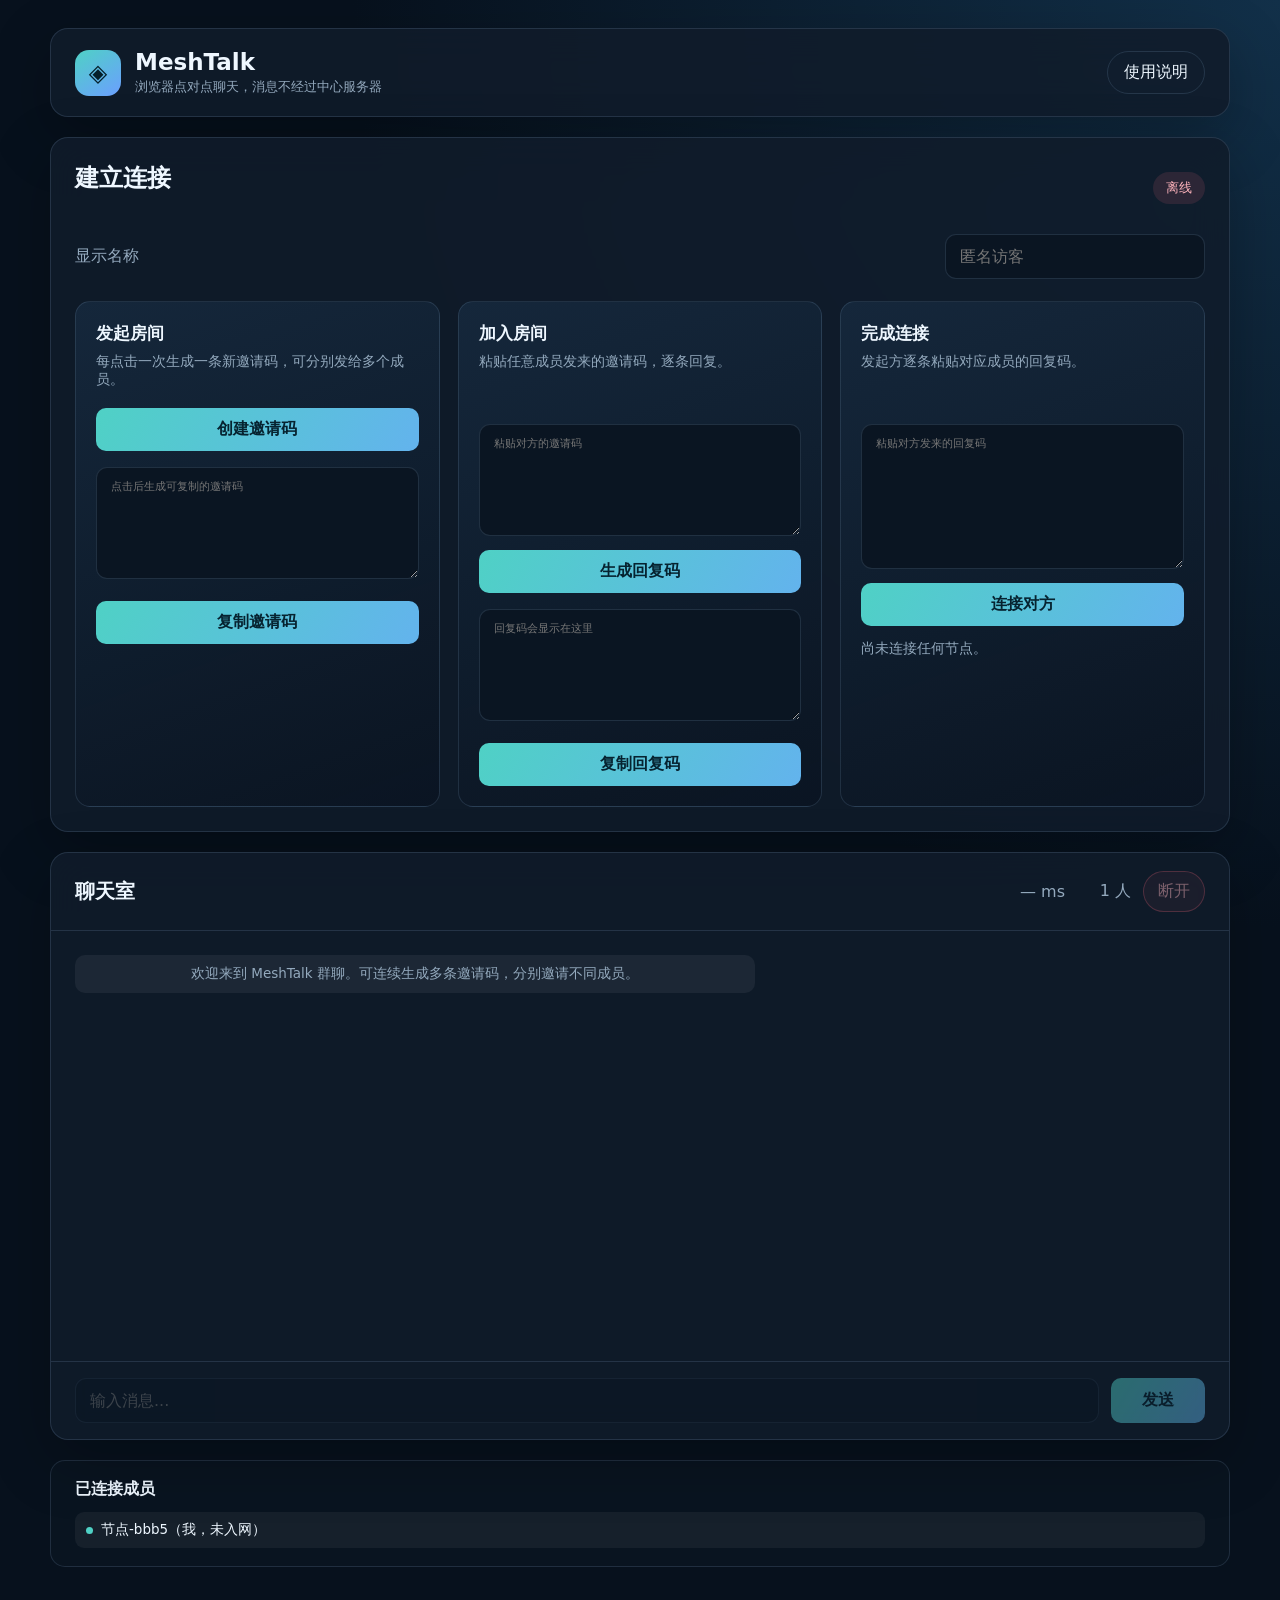
==== index.html @ da64b849 "Add files via upload" ====
<!DOCTYPE html>
<html lang="zh-CN">
<head>
  <meta charset="UTF-8">
  <meta name="viewport" content="width=device-width, initial-scale=1.0">
  <title>MeshTalk · 去中心化聊天</title>
  <link rel="stylesheet" href="./styles.css">
</head>
<body>
  <div class="app-shell">
    <header class="app-header">
      <div class="brand">
        <span class="brand-mark">◈</span>
        <div>
          <h1>MeshTalk</h1>
          <p>浏览器点对点聊天，消息不经过中心服务器</p>
        </div>
      </div>
      <button id="helpButton" class="ghost-button" type="button">使用说明</button>
    </header>

    <section class="connection-panel">
      <div class="panel-heading">
        <h2>建立连接</h2>
        <span id="connectionStatus" class="status-chip offline">离线</span>
      </div>

      <div class="identity-row">
        <label for="displayName">显示名称</label>
        <input id="displayName" maxlength="24" placeholder="匿名访客" autocomplete="nickname">
      </div>

      <div class="connect-grid">
        <article class="connect-card">
          <h3>发起房间</h3>
          <p>每点击一次生成一条新邀请码，可分别发给多个成员。</p>
          <button id="createOfferButton" type="button">创建邀请码</button>
          <textarea id="offerOutput" rows="5" readonly placeholder="点击后生成可复制的邀请码"></textarea>
          <button id="copyOfferButton" class="secondary-button" type="button">复制邀请码</button>
        </article>

        <article class="connect-card">
          <h3>加入房间</h3>
          <p>粘贴任意成员发来的邀请码，逐条回复。</p>
          <textarea id="offerInput" rows="5" placeholder="粘贴对方的邀请码"></textarea>
          <button id="acceptOfferButton" type="button">生成回复码</button>
          <textarea id="answerOutput" rows="5" readonly placeholder="回复码会显示在这里"></textarea>
          <button id="copyAnswerButton" class="secondary-button" type="button">复制回复码</button>
        </article>

        <article class="connect-card">
          <h3>完成连接</h3>
          <p>发起方逐条粘贴对应成员的回复码。</p>
          <textarea id="answerInput" rows="8" placeholder="粘贴对方发来的回复码"></textarea>
          <button id="completeConnectionButton" type="button">连接对方</button>
          <p id="peerSummary" class="peer-summary">尚未连接任何节点。</p>
        </article>
      </div>
    </section>

    <section class="chat-panel">
      <div class="chat-header">
        <h2>聊天室</h2>
        <div class="connection-actions">
          <span id="latencyLabel" class="latency">— ms</span>
          <span id="memberCountLabel" class="latency">1 人</span>
          <button id="disconnectButton" class="danger-button" type="button">断开</button>
        </div>
      </div>
      <ol id="messageList" class="message-list"></ol>
      <form id="messageForm" class="composer">
        <input id="messageInput" maxlength="2000" placeholder="输入消息..." autocomplete="off" disabled>
        <button id="sendButton" type="submit" disabled>发送</button>
      </form>
    </section>

    <aside id="memberPanel" class="member-panel">
      <h3>已连接成员</h3>
      <ul id="memberList" class="member-list"></ul>
      <div id="pendingConnections" class="pending-list"></div>
    </aside>
  </div>

  <dialog id="helpDialog">
    <h2>如何使用 MeshTalk</h2>
    <ol>
      <li>每个成员打开同一个 HTML 文件，并设置自己的名称。</li>
      <li>A 点击「创建邀请码」，把第一条邀请码发给 B；可再次点击生成新邀请码发给 C、D。</li>
      <li>B 或 C 粘贴收到的邀请码，点击「生成回复码」，把回复码发回对应的人。</li>
      <li>A 粘贴对应回复码并点击「连接对方」，重复处理每个成员。</li>
      <li>任意两个成员之间也可以单独交换邀请码，形成更稳定的群聊网状网络。</li>
      <li>消息会带唯一 ID 在已连接节点之间转发一次；收到重复消息会自动丢弃。</li>
    </ol>
    <p>WebRTC 使用 DTLS 加密。首次交换邀请码仍需要任意渠道（微信、邮件、当面等），这一步用于发现对方节点。</p>
    <form method="dialog"><button class="primary-button">知道了</button></form>
  </dialog>

  <script src="./app.js"></script>
</body>
</html>
---- styles.css ----
:root {
  color-scheme: dark;
  --bg: #07111d;
  --surface: #101c2b;
  --surface-strong: #16283c;
  --line: rgba(148, 184, 224, .16);
  --text: #eef7ff;
  --muted: #93a9bd;
  --accent: #4fd1c5;
  --danger: #ff6b7a;
}

* { box-sizing: border-box; }

body {
  margin: 0;
  min-height: 100vh;
  background: radial-gradient(circle at top right, #123049 0, var(--bg) 45%);
  color: var(--text);
  font-family: "Segoe UI", "Microsoft YaHei", system-ui, sans-serif;
}

.app-shell {
  width: min(1180px, calc(100% - 32px));
  margin: auto;
  padding: 28px 0 48px;
}

.app-header,
.connection-panel,
.chat-panel {
  background: rgba(16, 28, 43, .88);
  border: 1px solid var(--line);
  border-radius: 18px;
  backdrop-filter: blur(18px);
  box-shadow: 0 20px 60px rgba(0, 0, 0, .25);
}

.app-header {
  display: flex;
  justify-content: space-between;
  gap: 16px;
  align-items: center;
  padding: 20px 24px;
}

.brand { display: flex; align-items: center; gap: 14px; }

.brand-mark {
  display: grid;
  place-items: center;
  width: 46px;
  height: 46px;
  border-radius: 14px;
  background: linear-gradient(145deg, var(--accent), #6b9fff);
  color: #05202a;
  font-size: 24px;
}

h1, h2, h3, p { margin-top: 0; }
h1 { margin-bottom: 3px; font-size: 23px; }

.brand p {
  margin: 0;
  color: var(--muted);
  font-size: 13px;
}

button { cursor: pointer; transition: filter .2s, transform .15s, opacity .2s; }

.ghost-button,
.secondary-button,
.danger-button,
.connect-card button,
#sendButton {
  border: 0;
}

.ghost-button {
  padding: 10px 16px;
  border-radius: 999px;
  background: transparent;
  border: 1px solid var(--line);
  color: var(--text);
}

.connection-panel {
  padding: 24px;
  margin-top: 20px;
}

.panel-heading {
  display: flex;
  align-items: center;
  justify-content: space-between;
  margin-bottom: 20px;
}

.status-chip {
  padding: 7px 13px;
  border-radius: 999px;
  background: rgba(255, 107, 122, .12);
  color: #ffb4bc;
  font-size: 13px;
}

.status-chip.connecting { background: #f7d78a33; color: #ffe09a; }
.status-chip.online { background: #4fd1c51f; color: var(--accent); }

.identity-row {
  display: grid;
  grid-template-columns: auto minmax(180px, 260px);
  align-items: center;
  gap: 12px;
  margin-bottom: 22px;
  color: var(--muted);
}

input, textarea, button { font: inherit; }

input, textarea {
  width: 100%;
  padding: 12px 14px;
  border: 1px solid var(--line);
  border-radius: 11px;
  outline: none;
  resize: vertical;
  background: #0a1522;
  color: var(--text);
}

input:focus-visible,
textarea:focus-visible,
button:focus-visible {
  box-shadow: 0 0 0 3px rgba(79, 209, 197, .25);
  border-color: var(--accent);
}

.connect-grid {
  display: grid;
  grid-template-columns: repeat(3, minmax(240px, 1fr));
  gap: 18px;
}

.connect-card {
  min-width: 0;
  padding: 20px;
  border: 1px solid var(--line);
  border-radius: 15px;
  background: linear-gradient(160deg, rgba(22,40,60,.95), rgba(10,21,34,.92));
}

.connect-card h3 { margin-bottom: 8px; font-size: 17px; }

.connect-card > p {
  min-height: 42px;
  color: var(--muted);
  font-size: 13.5px;
}

.connect-card textarea {
  min-height: 112px;
  margin: 16px 0 10px;
  font-family: ui-monospace, Consolas, monospace;
  font-size: 11px;
  line-height: 1.35;
  word-break: break-all;
}

.connect-card button,
#sendButton {
  width: 100%;
  padding: 11px 14px;
  border-radius: 10px;
  background: linear-gradient(120deg, var(--accent), #63b3ed);
  color: #062330;
  font-weight: 650;
}

.secondary-button {
  margin-top: 8px;
  background: rgba(79, 209, 197, .12);
  border: 1px solid var(--accent);
  color: var(--accent);
}

.ghost-button:hover,
.secondary-button:hover,
.connect-card button:hover,
#sendButton:hover { filter: brightness(1.08); }

.danger-button {
  padding: 9px 14px;
  border-radius: 999px;
  background: rgba(255, 107, 122, .12);
  border: 1px solid rgba(255, 107, 122, .55);
  color: #ffb4bc;
}

.danger-button:disabled { opacity: .45; cursor: not-allowed; }

.peer-summary {
  margin: 14px 0 0;
  color: var(--muted);
  font-size: 13px;
}

.chat-panel { overflow: hidden; margin-top: 20px; }

.chat-header {
  display: flex;
  justify-content: space-between;
  align-items: center;
  padding: 18px 24px;
  border-bottom: 1px solid var(--line);
}

.chat-header h2 { margin: 0; font-size: 20px; }

.connection-actions { display: flex; align-items: center; gap: 12px; }

.latency {
  min-width: 54px;
  text-align: right;
  color: var(--muted);
  font-variant-numeric: tabular-nums;
}

.member-panel {
  margin-top: 20px;
  padding: 18px 24px;
  border: 1px solid var(--line);
  border-radius: 15px;
  background: rgba(10,21,34,.82);
}

.member-panel h3 {
  margin: 0 0 12px;
  font-size: 16px;
}

.member-list {
  display: grid;
  grid-template-columns: repeat(auto-fit,minmax(180px,1fr));
  gap: 8px;
  margin: 0;
  padding: 0;
  list-style: none;
}

.member-item {
  display: flex;
  align-items: center;
  gap: 8px;
  padding: 9px 11px;
  overflow: hidden;
  border-radius: 9px;
  background: rgba(255,255,255,.05);
  font-size: 13.5px;
}

.member-dot {
  flex: 0 0 auto;
  width: 7px;
  height: 7px;
  border-radius: 50%;
  background: var(--accent);
}

.pending-list {
  display: none;
  color: var(--muted);
  font-size: 13px;
}

.pending-list.visible { display: block; }

.pending-item { margin-top: 8px; }

.message-list {
  height: min(430px, 50vh);
  overflow-y: auto;
  margin: 0;
  padding: 24px;
  list-style: none;
  scroll-behavior: smooth;
}

.message-list li {
  max-width: min(76%, 680px);
  margin-bottom: 14px;
  animation: rise .22s ease-out;
}

.message-list li.self { margin-left: auto; text-align: right; }

.bubble {
  display: inline-block;
  max-width: 100%;
  padding: 11px 14px;
  border-radius: 15px;
  background: var(--surface-strong);
  border: 1px solid var(--line);
  word-break: break-word;
  white-space: pre-wrap;
}

.self .bubble {
  background: linear-gradient(125deg, rgba(79,209,197,.22), rgba(99,179,237,.18));
  border-color: rgba(79,209,197,.45);
}

.meta {
  display: block;
  margin: 0 5px 4px;
  color: var(--muted);
  font-size: 12px;
}

.system-message,
.error-message {
  max-width: 100%;
  padding: 10px 14px !important;
  border-radius: 10px !important;
  background: rgba(255,255,255,.06) !important;
  color: var(--muted) !important;
  font-size: 13.5px;
  text-align: center !important;
}

.error-message {
  background: rgba(255,107,122,.1) !important;
  color: #ffb4bc !important;
}

.composer {
  display: grid;
  grid-template-columns: 1fr auto;
  gap: 12px;
  padding: 16px 24px;
  border-top: 1px solid var(--line);
}

.composer input:disabled,
#sendButton:disabled { opacity: .45; cursor: not-allowed; }

#sendButton { width: auto; min-width: 94px; }

dialog {
  width: min(520px, calc(100vw - 32px));
  padding: 26px;
  border: 1px solid var(--line);
  border-radius: 18px;
  background: var(--surface);
  color: var(--text);
}

dialog::backdrop {
  background: rgba(2, 8, 15, .72);
  backdrop-filter: blur(4px);
}

dialog ol {
  padding-left: 20px;
  color: var(--muted);
  line-height: 1.8;
}

.primary-button {
  padding: 10px 18px;
  border: 0;
  border-radius: 10px;
  background: var(--accent);
  color: #05202a;
}

@keyframes rise {
  from { opacity: 0; transform: translateY(7px); }
  to { opacity: 1; transform: none; }
}

@media (max-width: 900px) {
  .connect-grid { grid-template-columns: 1fr; }
  .app-header { align-items: flex-start; flex-direction: column; }
}

@media (max-width: 520px) {
  .app-shell { width: min(100%, calc(100% - 20px)); padding-top: 16px; }
  .app-header, .connection-panel, .chat-panel { padding: 18px; border-radius: 14px; }
  .identity-row { grid-template-columns: 1fr; }
  .message-list { height: 52vh; padding: 16px; }
  .composer { padding: 12px 14px; }
  .message-list li { max-width: 90%; }
  .member-panel { padding: 14px; }
}
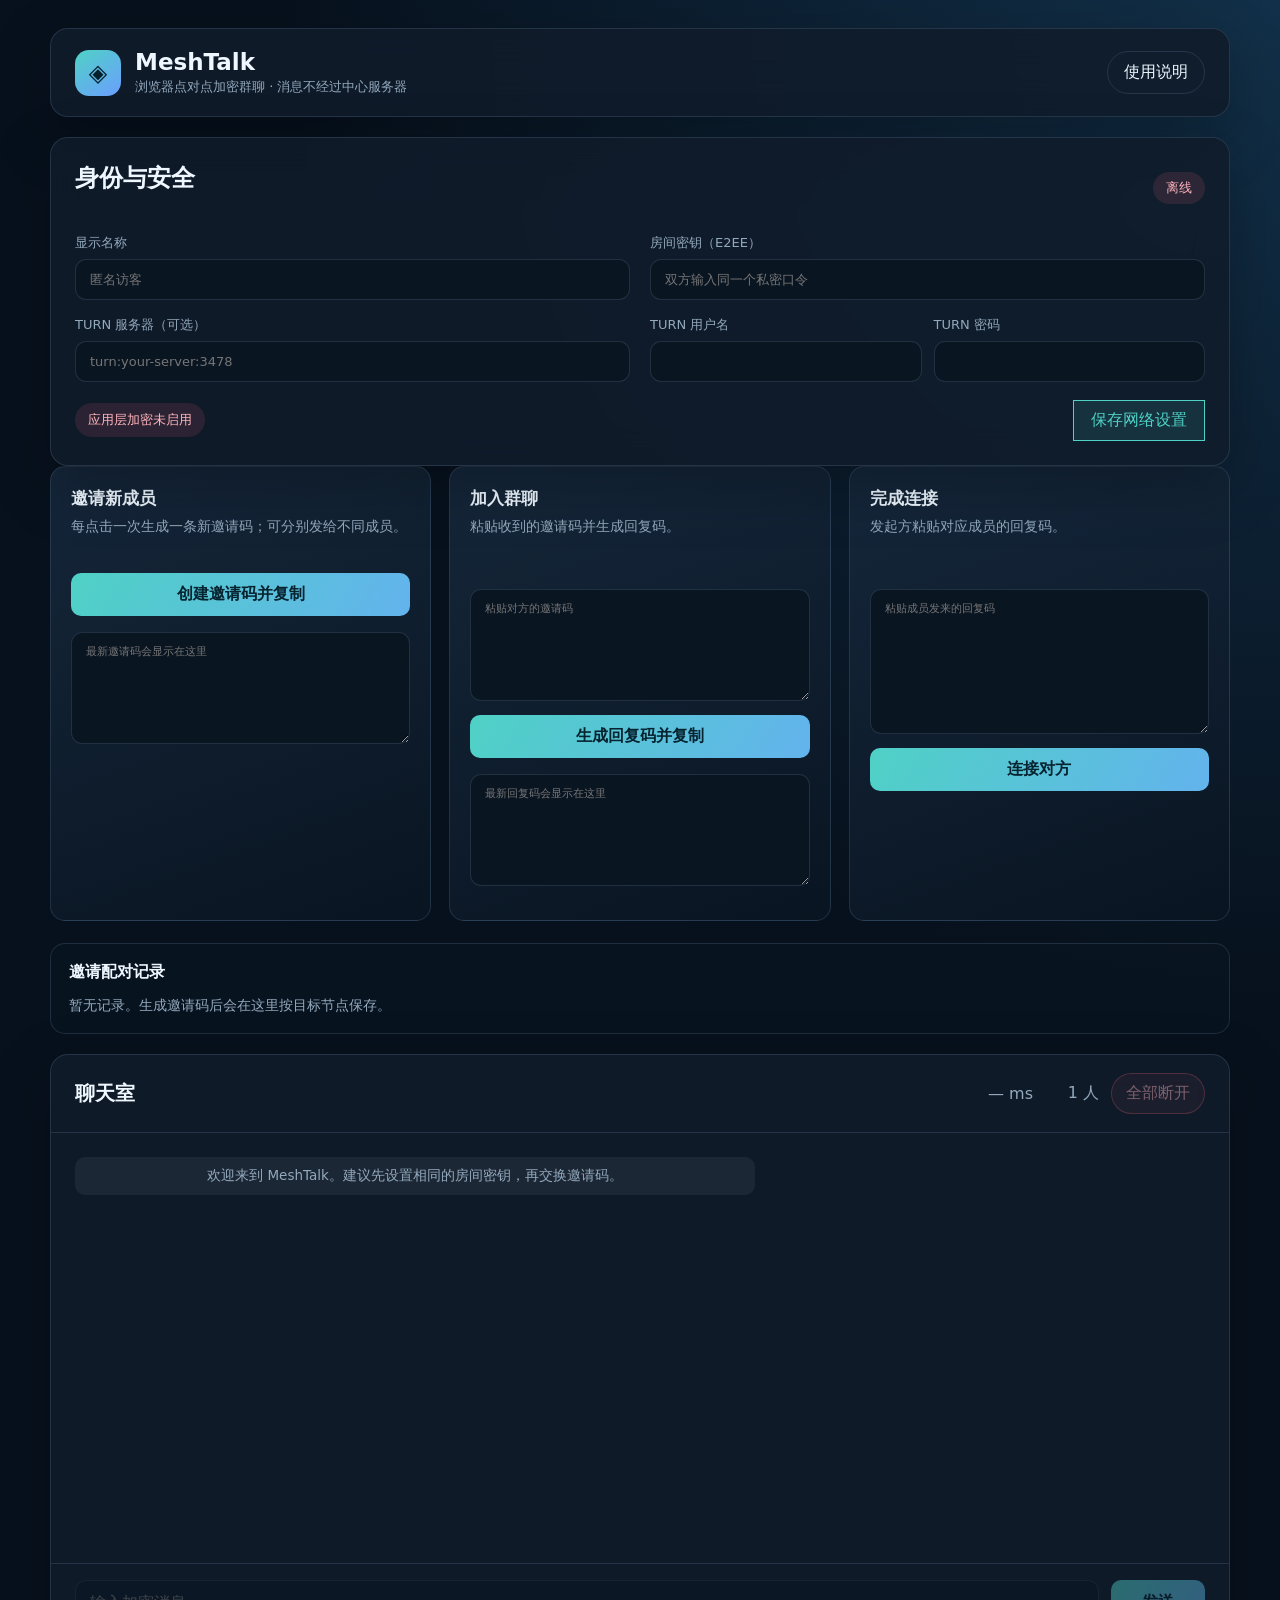
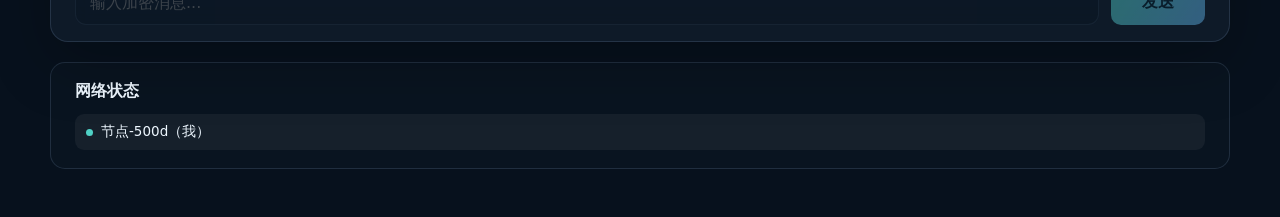
==== commit 55e5e6f1: "Add files via upload" ====
--- a/index.html
+++ b/index.html
@@ -3,7 +3,7 @@
 <head>
   <meta charset="UTF-8">
   <meta name="viewport" content="width=device-width, initial-scale=1.0">
-  <title>MeshTalk · 去中心化聊天</title>
+  <title>MeshTalk · 加密去中心化群聊</title>
   <link rel="stylesheet" href="./styles.css">
 </head>
 <body>
@@ -13,7 +13,7 @@
         <span class="brand-mark">◈</span>
         <div>
           <h1>MeshTalk</h1>
-          <p>浏览器点对点聊天，消息不经过中心服务器</p>
+          <p>浏览器点对点加密群聊 · 消息不经过中心服务器</p>
         </div>
       </div>
       <button id="helpButton" class="ghost-button" type="button">使用说明</button>
@@ -21,40 +21,72 @@
 
     <section class="connection-panel">
       <div class="panel-heading">
-        <h2>建立连接</h2>
+        <h2>身份与安全</h2>
         <span id="connectionStatus" class="status-chip offline">离线</span>
       </div>
 
-      <div class="identity-row">
-        <label for="displayName">显示名称</label>
-        <input id="displayName" maxlength="24" placeholder="匿名访客" autocomplete="nickname">
+      <div class="settings-grid">
+        <label class="field">
+          <span>显示名称</span>
+          <input id="displayName" maxlength="24" placeholder="匿名访客" autocomplete="nickname">
+        </label>
+
+        <label class="field">
+          <span>房间密钥（E2EE）</span>
+          <input id="roomSecret" type="password" maxlength="128" placeholder="双方输入同一个私密口令" autocomplete="off">
+        </label>
+
+        <label class="field">
+          <span>TURN 服务器（可选）</span>
+          <input id="turnUrls" placeholder="turn:your-server:3478" autocomplete="off">
+        </label>
+
+        <div class="field-pair">
+          <label class="field">
+            <span>TURN 用户名</span>
+            <input id="turnUsername" autocomplete="off">
+          </label>
+          <label class="field">
+            <span>TURN 密码</span>
+            <input id="turnCredential" type="password" autocomplete="off">
+          </label>
+        </div>
       </div>
 
+      <div class="security-row">
+        <span id="encryptionStatus" class="security-chip disabled">应用层加密未启用</span>
+        <button id="saveNetworkButton" class="secondary-button compact" type="button">保存网络设置</button>
+      </div>
+    </section>
+
+    <section class="connect-panel">
       <div class="connect-grid">
         <article class="connect-card">
-          <h3>发起房间</h3>
-          <p>每点击一次生成一条新邀请码，可分别发给多个成员。</p>
-          <button id="createOfferButton" type="button">创建邀请码</button>
-          <textarea id="offerOutput" rows="5" readonly placeholder="点击后生成可复制的邀请码"></textarea>
-          <button id="copyOfferButton" class="secondary-button" type="button">复制邀请码</button>
+          <h3>邀请新成员</h3>
+          <p>每点击一次生成一条新邀请码；可分别发给不同成员。</p>
+          <button id="createOfferButton" type="button">创建邀请码并复制</button>
+          <textarea id="offerOutput" rows="5" readonly placeholder="最新邀请码会显示在这里"></textarea>
         </article>
 
         <article class="connect-card">
-          <h3>加入房间</h3>
-          <p>粘贴任意成员发来的邀请码，逐条回复。</p>
+          <h3>加入群聊</h3>
+          <p>粘贴收到的邀请码并生成回复码。</p>
           <textarea id="offerInput" rows="5" placeholder="粘贴对方的邀请码"></textarea>
-          <button id="acceptOfferButton" type="button">生成回复码</button>
-          <textarea id="answerOutput" rows="5" readonly placeholder="回复码会显示在这里"></textarea>
-          <button id="copyAnswerButton" class="secondary-button" type="button">复制回复码</button>
+          <button id="acceptOfferButton" type="button">生成回复码并复制</button>
+          <textarea id="answerOutput" rows="5" readonly placeholder="最新回复码会显示在这里"></textarea>
         </article>
 
         <article class="connect-card">
           <h3>完成连接</h3>
-          <p>发起方逐条粘贴对应成员的回复码。</p>
-          <textarea id="answerInput" rows="8" placeholder="粘贴对方发来的回复码"></textarea>
+          <p>发起方粘贴对应成员的回复码。</p>
+          <textarea id="answerInput" rows="8" placeholder="粘贴成员发来的回复码"></textarea>
           <button id="completeConnectionButton" type="button">连接对方</button>
-          <p id="peerSummary" class="peer-summary">尚未连接任何节点。</p>
         </article>
+      </div>
+
+      <div id="invitationPanel" class="invitation-panel">
+        <h3>邀请配对记录</h3>
+        <div id="invitationList" class="invitation-list"><p class="empty">暂无记录。生成邀请码后会在这里按目标节点保存。</p></div>
       </div>
     </section>
 
@@ -64,34 +96,33 @@
         <div class="connection-actions">
           <span id="latencyLabel" class="latency">— ms</span>
           <span id="memberCountLabel" class="latency">1 人</span>
-          <button id="disconnectButton" class="danger-button" type="button">断开</button>
+          <button id="disconnectButton" class="danger-button" type="button">全部断开</button>
         </div>
       </div>
       <ol id="messageList" class="message-list"></ol>
       <form id="messageForm" class="composer">
-        <input id="messageInput" maxlength="2000" placeholder="输入消息..." autocomplete="off" disabled>
+        <input id="messageInput" maxlength="2000" placeholder="输入加密消息..." autocomplete="off" disabled>
         <button id="sendButton" type="submit" disabled>发送</button>
       </form>
     </section>
 
-    <aside id="memberPanel" class="member-panel">
-      <h3>已连接成员</h3>
+    <aside class="member-panel">
+      <h3>网络状态</h3>
       <ul id="memberList" class="member-list"></ul>
       <div id="pendingConnections" class="pending-list"></div>
     </aside>
   </div>
 
   <dialog id="helpDialog">
-    <h2>如何使用 MeshTalk</h2>
+    <h2>推荐的三人群聊流程</h2>
     <ol>
-      <li>每个成员打开同一个 HTML 文件，并设置自己的名称。</li>
-      <li>A 点击「创建邀请码」，把第一条邀请码发给 B；可再次点击生成新邀请码发给 C、D。</li>
-      <li>B 或 C 粘贴收到的邀请码，点击「生成回复码」，把回复码发回对应的人。</li>
-      <li>A 粘贴对应回复码并点击「连接对方」，重复处理每个成员。</li>
-      <li>任意两个成员之间也可以单独交换邀请码，形成更稳定的群聊网状网络。</li>
-      <li>消息会带唯一 ID 在已连接节点之间转发一次；收到重复消息会自动丢弃。</li>
+      <li>所有成员打开同一页面，设置名称并输入相同的房间密钥。</li>
+      <li>A 点击两次「创建邀请码」，分别发给 B、C。</li>
+      <li>B/C 粘贴各自邀请码生成回复码，再发回 A。</li>
+      <li>A 分别粘贴回复码并点击「连接对方」。</li>
+      <li>如需更稳定网络，B/C 之间也互相交换邀请码。</li>
     </ol>
-    <p>WebRTC 使用 DTLS 加密。首次交换邀请码仍需要任意渠道（微信、邮件、当面等），这一步用于发现对方节点。</p>
+    <p>WebRTC 本身使用 DTLS 加密。设置相同房间密钥后，消息内容还会额外使用 PBKDF2 + AES-GCM 做应用层端到端加密。请通过可信渠道把房间密钥告诉成员。</p>
     <form method="dialog"><button class="primary-button">知道了</button></form>
   </dialog>
 
--- a/styles.css
+++ b/styles.css
@@ -142,6 +142,101 @@
   gap: 18px;
 }
 
+.settings-grid {
+  display: grid;
+  grid-template-columns: repeat(2,minmax(220px,1fr));
+  gap: 16px 20px;
+}
+
+.field {
+  display: grid;
+  gap: 7px;
+  color: var(--muted);
+  font-size: 13px;
+}
+
+.field-pair {
+  display: grid;
+  grid-template-columns: 1fr 1fr;
+  gap: 12px;
+}
+
+.security-row {
+  display: flex;
+  justify-content: space-between;
+  align-items: center;
+  gap: 12px;
+  margin-top: 18px;
+}
+
+.security-chip {
+  padding: 8px 13px;
+  border-radius: 999px;
+  font-size: 13px;
+  background: rgba(255,107,122,.12);
+  color:#ffb4bc;
+}
+
+.security-chip.enabled {
+  background:#4fd1c51f;
+  color:var(--accent);
+}
+
+.secondary-button.compact {
+  width:auto;
+  min-width:132px;
+  margin-top:0;
+  padding:9px 14px;
+}
+
+.invitation-panel {
+  margin-top:22px;
+  padding:18px;
+  border:1px solid var(--line);
+  border-radius:15px;
+  background:rgba(10,21,34,.72);
+}
+
+.invitation-panel h3 {
+  margin:0 0 14px;
+  font-size:16px;
+}
+
+.invitation-list {
+  display:grid;
+  grid-template-columns:repeat(auto-fit,minmax(260px,1fr));
+  gap:12px;
+}
+
+.invitation-item {
+  padding:14px;
+  border-radius:11px;
+  border:1px solid var(--line);
+  background:rgba(255,255,255,.04);
+  font-size:13.5px;
+}
+
+.invitation-title {
+  display:flex;
+  justify-content:space-between;
+  gap:10px;
+  margin-bottom:6px;
+}
+
+.invitation-state {
+  color:var(--muted);
+  font-size:12.5px;
+}
+
+.invitation-state.waiting { color:#ffe09a; }
+.invitation-state.connected { color:var(--accent); }
+
+.empty {
+  margin:0;
+  color:var(--muted);
+  font-size:13.5px;
+}
+
 .connect-card {
   min-width: 0;
   padding: 20px;
@@ -381,6 +476,8 @@
 
 @media (max-width: 900px) {
   .connect-grid { grid-template-columns: 1fr; }
+  .settings-grid { grid-template-columns: 1fr; }
+  .security-row { align-items:flex-start; flex-direction:column; }
   .app-header { align-items: flex-start; flex-direction: column; }
 }
 
@@ -392,4 +489,6 @@
   .composer { padding: 12px 14px; }
   .message-list li { max-width: 90%; }
   .member-panel { padding: 14px; }
-}
+  .field-pair { grid-template-columns:1fr; }
+  .invitation-panel { padding:14px; }
+}
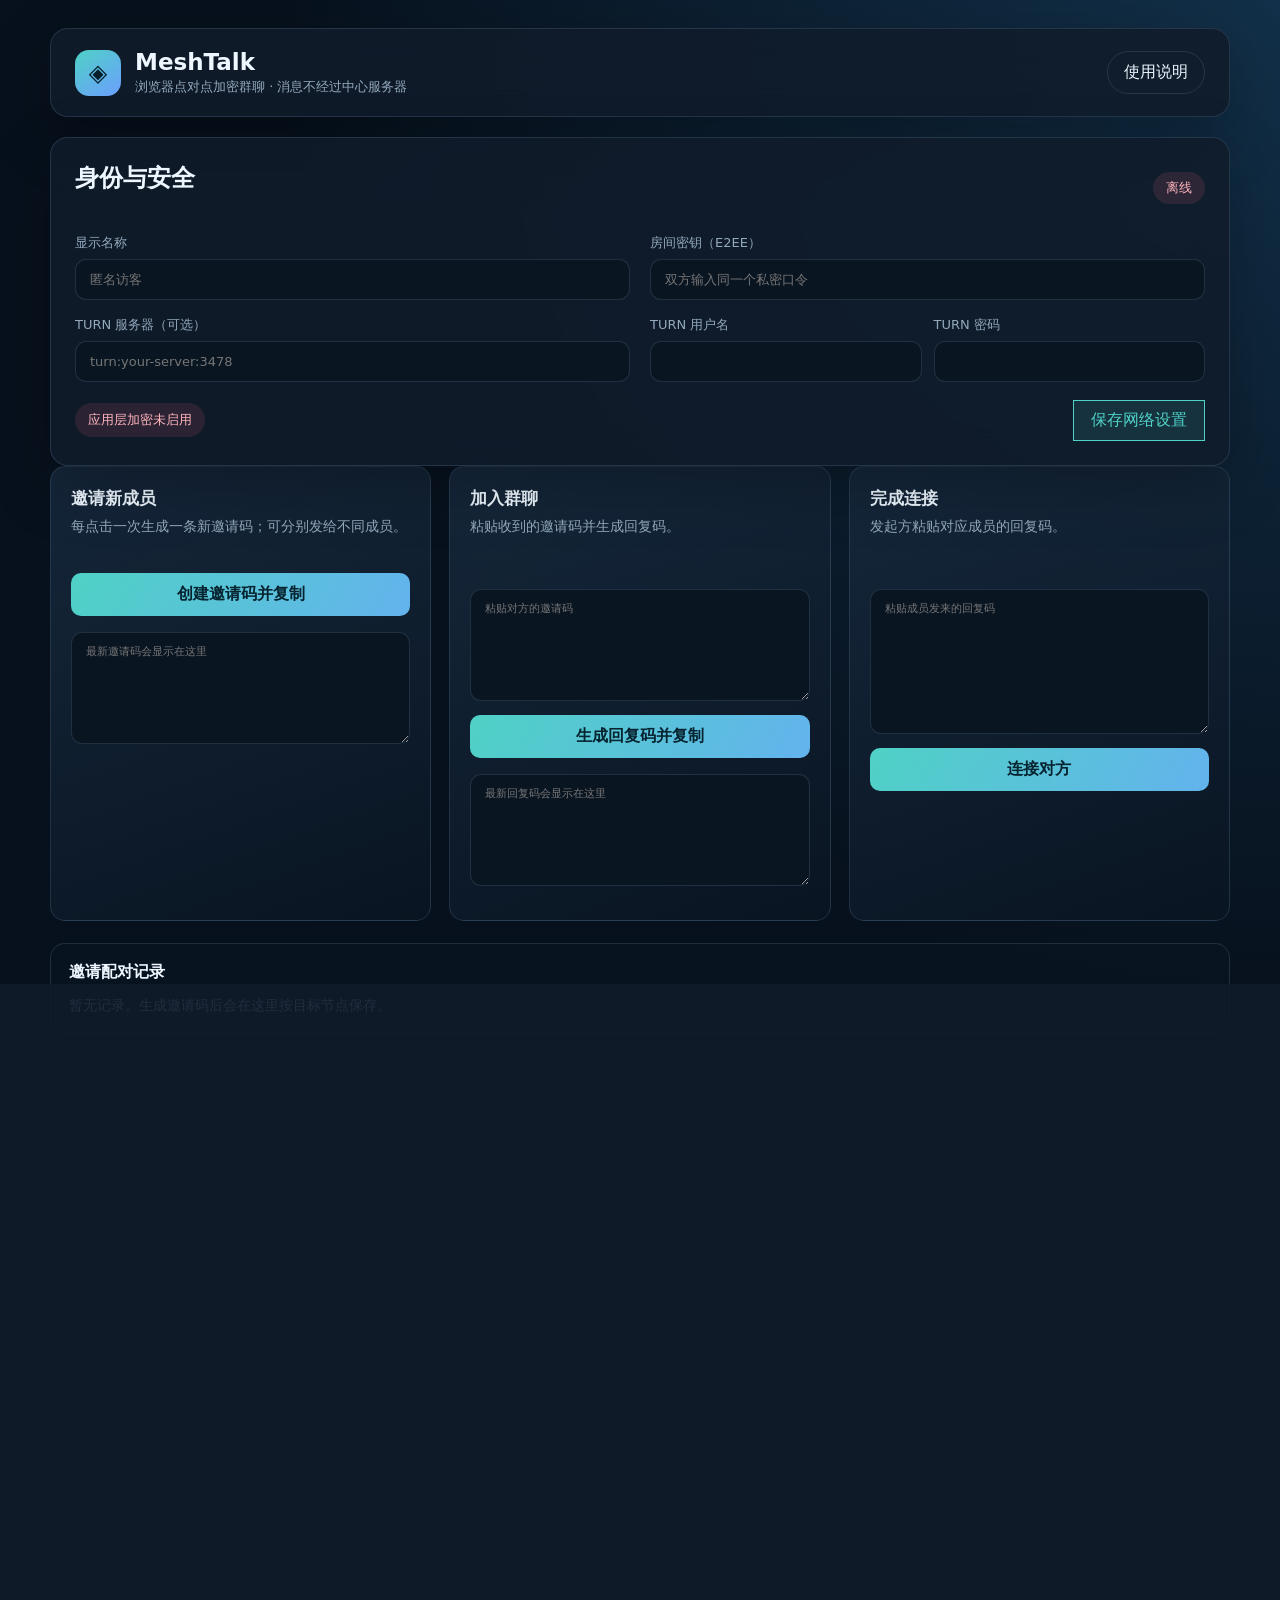
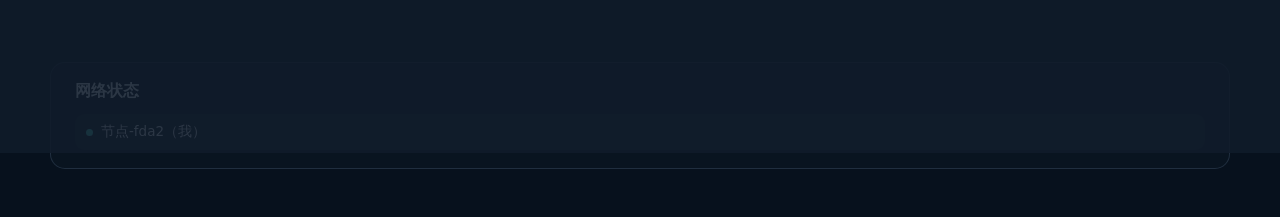
==== commit fb99d31f: "Add files via upload" ====
--- a/index.html
+++ b/index.html
@@ -94,6 +94,7 @@
       <div class="chat-header">
         <h2>聊天室</h2>
         <div class="connection-actions">
+          <button id="historyButton" class="ghost-button compact" type="button">本地记录</button>
           <span id="latencyLabel" class="latency">— ms</span>
           <span id="memberCountLabel" class="latency">1 人</span>
           <button id="disconnectButton" class="danger-button" type="button">全部断开</button>
@@ -105,6 +106,17 @@
         <button id="sendButton" type="submit" disabled>发送</button>
       </form>
     </section>
+
+    <dialog id="historyDialog">
+      <h2>本地聊天记录</h2>
+      <p>记录以当前房间密钥派生出的指纹隔离保存，只保留在本机浏览器。切换或清空密钥不会显示其他房间的明文记录。</p>
+      <div class="history-actions">
+        <button id="loadHistoryButton" class="secondary-button compact" type="button">加载最近 200 条</button>
+        <button id="clearHistoryButton" class="danger-button" type="button">清空当前房间</button>
+      </div>
+      <ol id="historyList" class="message-list history-list"></ol>
+      <form method="dialog"><button class="primary-button">关闭</button></form>
+    </dialog>
 
     <aside class="member-panel">
       <h3>网络状态</h3>
--- a/styles.css
+++ b/styles.css
@@ -182,6 +182,25 @@
   color:var(--accent);
 }
 
+.ghost-button.compact {
+  padding:8px 13px;
+  font-size:13px;
+}
+
+.history-actions {
+  display:flex;
+  justify-content:flex-end;
+  gap:10px;
+}
+
+.history-list {
+  height:min(420px,55vh);
+  margin-top:16px;
+  border:1px solid var(--line);
+  border-radius:12px;
+  background:#08111c;
+}
+
 .secondary-button.compact {
   width:auto;
   min-width:132px;
@@ -459,6 +478,12 @@
   padding-left: 20px;
   color: var(--muted);
   line-height: 1.8;
+}
+
+dialog .history-list {
+  padding-left:0;
+  color:var(--text);
+  list-style:none;
 }
 
 .primary-button {
@@ -491,4 +516,5 @@
   .member-panel { padding: 14px; }
   .field-pair { grid-template-columns:1fr; }
   .invitation-panel { padding:14px; }
-}
+  .history-actions { align-items:flex-start; flex-direction:column; }
+}
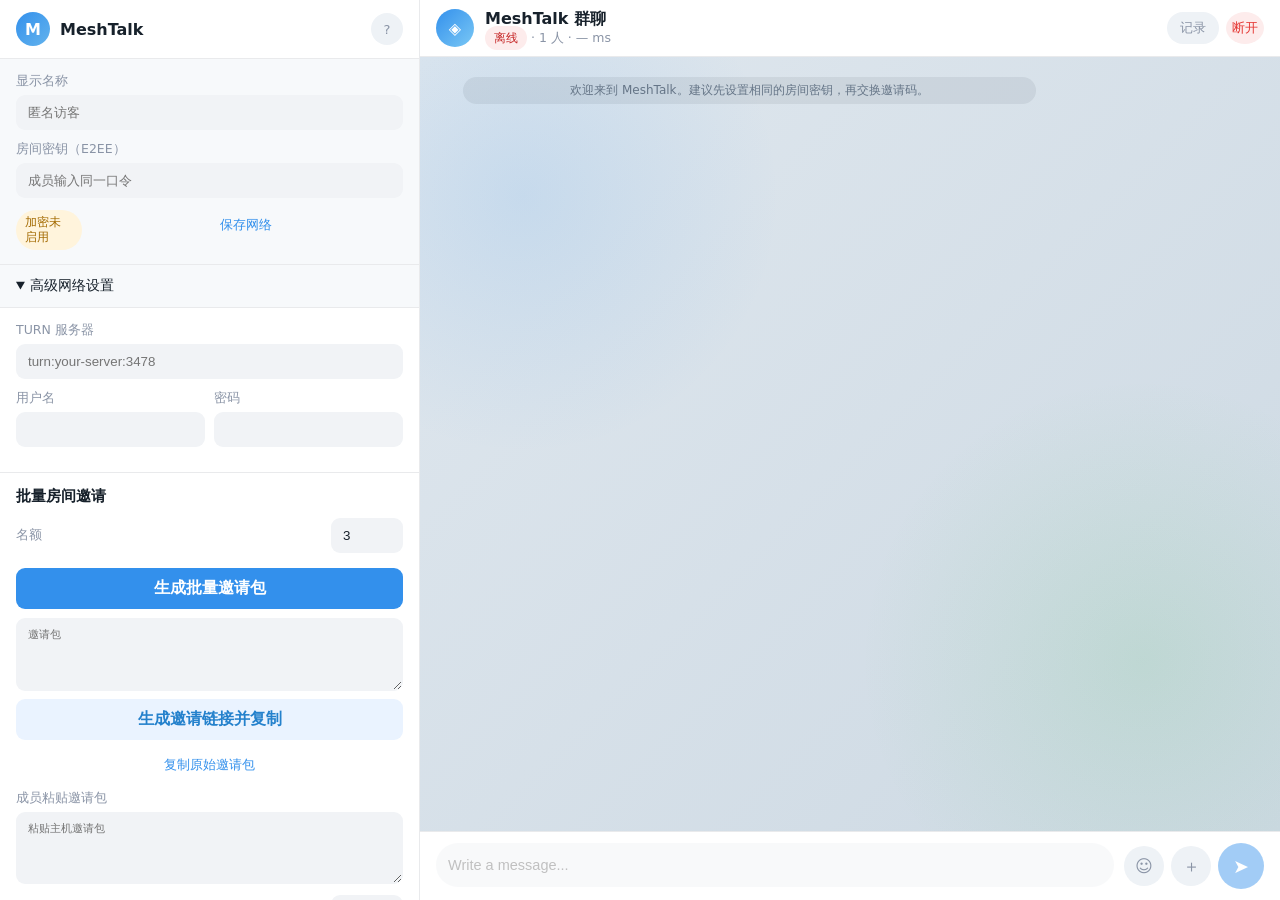
==== commit f5a19021: "Add files via upload" ====
--- a/index.html
+++ b/index.html
@@ -3,138 +3,123 @@
 <head>
   <meta charset="UTF-8">
   <meta name="viewport" content="width=device-width, initial-scale=1.0">
-  <title>MeshTalk · 加密去中心化群聊</title>
+  <title>MeshTalk · 加密群聊</title>
   <link rel="stylesheet" href="./styles.css">
 </head>
 <body>
   <div class="app-shell">
-    <header class="app-header">
-      <div class="brand">
-        <span class="brand-mark">◈</span>
-        <div>
-          <h1>MeshTalk</h1>
-          <p>浏览器点对点加密群聊 · 消息不经过中心服务器</p>
+    <aside class="sidebar">
+      <header class="sidebar-header">
+        <div class="brand">
+          <span class="brand-mark">M</span>
+          <strong>MeshTalk</strong>
         </div>
-      </div>
-      <button id="helpButton" class="ghost-button" type="button">使用说明</button>
-    </header>
+        <button id="helpButton" class="icon-button" type="button">?</button>
+      </header>
 
-    <section class="connection-panel">
-      <div class="panel-heading">
-        <h2>身份与安全</h2>
-        <span id="connectionStatus" class="status-chip offline">离线</span>
-      </div>
-
-      <div class="settings-grid">
+      <section class="side-block profile">
         <label class="field">
           <span>显示名称</span>
           <input id="displayName" maxlength="24" placeholder="匿名访客" autocomplete="nickname">
         </label>
-
         <label class="field">
           <span>房间密钥（E2EE）</span>
-          <input id="roomSecret" type="password" maxlength="128" placeholder="双方输入同一个私密口令" autocomplete="off">
+          <input id="roomSecret" type="password" maxlength="128" placeholder="成员输入同一口令" autocomplete="off">
         </label>
+        <div class="security-row">
+          <span id="encryptionStatus" class="security-chip disabled">加密未启用</span>
+          <button id="saveNetworkButton" class="text-button" type="button">保存网络</button>
+        </div>
+      </section>
 
-        <label class="field">
-          <span>TURN 服务器（可选）</span>
-          <input id="turnUrls" placeholder="turn:your-server:3478" autocomplete="off">
+      <details class="side-block network" open>
+        <summary>高级网络设置</summary>
+        <label class="field"><span>TURN 服务器</span><input id="turnUrls" placeholder="turn:your-server:3478"></label>
+        <div class="field-pair">
+          <label class="field"><span>用户名</span><input id="turnUsername"></label>
+          <label class="field"><span>密码</span><input id="turnCredential" type="password"></label>
+        </div>
+      </details>
+
+      <section class="side-block">
+        <h2>批量房间邀请</h2>
+        <label class="field inline-field">
+          <span>名额</span><input id="batchSeats" type="number" min="2" max="8" value="3">
         </label>
+        <button id="createBatchButton" class="primary-button" type="button">生成批量邀请包</button>
+        <textarea id="batchOfferOutput" rows="4" readonly placeholder="邀请包"></textarea>
+        <button id="copyBatchLinkButton" class="primary-button outline" type="button">生成邀请链接并复制</button>
+        <button id="copyBatchOfferButton" class="text-button" type="button">复制原始邀请包</button>
+        <label class="field"><span>成员粘贴邀请包</span><textarea id="batchOfferInput" rows="4" placeholder="粘贴主机邀请包"></textarea></label>
+        <label class="field inline-field"><span>名额编号</span><input id="batchSeatNumber" type="number" min="1" max="8" value="1"></label>
+        <button id="acceptBatchButton" class="primary-button outline" type="button">生成回复包</button>
+        <textarea id="batchAnswerOutput" rows="4" readonly placeholder="回复包"></textarea>
+        <button id="copyBatchAnswerButton" class="text-button" type="button">复制回复包</button>
+        <label class="field host-only"><span>主机粘贴回复包（每行一条）</span><textarea id="batchAnswerInput" rows="5" placeholder="每行一个回复包"></textarea></label>
+        <button id="completeBatchButton" class="success-button" type="button">批量连接成员</button>
+      </section>
 
-        <div class="field-pair">
-          <label class="field">
-            <span>TURN 用户名</span>
-            <input id="turnUsername" autocomplete="off">
-          </label>
-          <label class="field">
-            <span>TURN 密码</span>
-            <input id="turnCredential" type="password" autocomplete="off">
-          </label>
+      <details class="side-block manual-connect">
+        <summary>单人邀请码</summary>
+        <article><h3>邀请新成员</h3><button id="createOfferButton" class="primary-button" type="button">创建邀请码</button><textarea id="offerOutput" rows="3" readonly></textarea></article>
+        <article><h3>加入房间</h3><textarea id="offerInput" rows="3" placeholder="粘贴邀请码"></textarea><button id="acceptOfferButton" class="primary-button" type="button">生成回复码</button><textarea id="answerOutput" rows="3" readonly></textarea></article>
+        <article><h3>完成连接</h3><textarea id="answerInput" rows="3" placeholder="粘贴回复码"></textarea><button id="completeConnectionButton" class="success-button" type="button">连接对方</button></article>
+      </details>
+
+      <section class="member-panel">
+        <h2>网络状态</h2>
+        <ul id="memberList" class="member-list"></ul>
+        <div id="pendingConnections" class="pending-list"></div>
+        <div id="invitationPanel" class="invitation-panel">
+          <h3>邀请记录</h3>
+          <div id="invitationList" class="invitation-list"></div>
         </div>
-      </div>
+      </section>
+    </aside>
 
-      <div class="security-row">
-        <span id="encryptionStatus" class="security-chip disabled">应用层加密未启用</span>
-        <button id="saveNetworkButton" class="secondary-button compact" type="button">保存网络设置</button>
-      </div>
-    </section>
-
-    <section class="connect-panel">
-      <div class="connect-grid">
-        <article class="connect-card">
-          <h3>邀请新成员</h3>
-          <p>每点击一次生成一条新邀请码；可分别发给不同成员。</p>
-          <button id="createOfferButton" type="button">创建邀请码并复制</button>
-          <textarea id="offerOutput" rows="5" readonly placeholder="最新邀请码会显示在这里"></textarea>
-        </article>
-
-        <article class="connect-card">
-          <h3>加入群聊</h3>
-          <p>粘贴收到的邀请码并生成回复码。</p>
-          <textarea id="offerInput" rows="5" placeholder="粘贴对方的邀请码"></textarea>
-          <button id="acceptOfferButton" type="button">生成回复码并复制</button>
-          <textarea id="answerOutput" rows="5" readonly placeholder="最新回复码会显示在这里"></textarea>
-        </article>
-
-        <article class="connect-card">
-          <h3>完成连接</h3>
-          <p>发起方粘贴对应成员的回复码。</p>
-          <textarea id="answerInput" rows="8" placeholder="粘贴成员发来的回复码"></textarea>
-          <button id="completeConnectionButton" type="button">连接对方</button>
-        </article>
-      </div>
-
-      <div id="invitationPanel" class="invitation-panel">
-        <h3>邀请配对记录</h3>
-        <div id="invitationList" class="invitation-list"><p class="empty">暂无记录。生成邀请码后会在这里按目标节点保存。</p></div>
-      </div>
-    </section>
-
-    <section class="chat-panel">
-      <div class="chat-header">
-        <h2>聊天室</h2>
+    <main class="chat-panel">
+      <header class="chat-header">
+        <div class="chat-title">
+          <span class="chat-avatar">◈</span>
+          <div>
+            <h1>MeshTalk 群聊</h1>
+            <p><span id="connectionStatus">离线</span> · <span id="memberCountLabel">1 人</span> · <span id="latencyLabel">— ms</span></p>
+          </div>
+        </div>
         <div class="connection-actions">
-          <button id="historyButton" class="ghost-button compact" type="button">本地记录</button>
-          <span id="latencyLabel" class="latency">— ms</span>
-          <span id="memberCountLabel" class="latency">1 人</span>
-          <button id="disconnectButton" class="danger-button" type="button">全部断开</button>
+          <button id="historyButton" class="icon-button wide" type="button">记录</button>
+          <button id="disconnectButton" class="icon-button danger" type="button">断开</button>
         </div>
-      </div>
+      </header>
       <ol id="messageList" class="message-list"></ol>
       <form id="messageForm" class="composer">
-        <input id="messageInput" maxlength="2000" placeholder="输入加密消息..." autocomplete="off" disabled>
-        <button id="sendButton" type="submit" disabled>发送</button>
+        <div id="emojiPanel" class="emoji-panel" hidden></div>
+        <input id="messageInput" maxlength="2000" placeholder="Write a message..." autocomplete="off" disabled>
+        <div class="composer-actions">
+          <button id="emojiButton" class="icon-button" type="button" title="表情">☺</button>
+          <button id="attachButton" class="icon-button" type="button" title="发送图片或文件">＋</button>
+          <button id="sendButton" type="submit" disabled aria-label="发送">➤</button>
+        </div>
+        <input id="fileInput" type="file" hidden>
       </form>
-    </section>
-
-    <dialog id="historyDialog">
-      <h2>本地聊天记录</h2>
-      <p>记录以当前房间密钥派生出的指纹隔离保存，只保留在本机浏览器。切换或清空密钥不会显示其他房间的明文记录。</p>
-      <div class="history-actions">
-        <button id="loadHistoryButton" class="secondary-button compact" type="button">加载最近 200 条</button>
-        <button id="clearHistoryButton" class="danger-button" type="button">清空当前房间</button>
-      </div>
-      <ol id="historyList" class="message-list history-list"></ol>
-      <form method="dialog"><button class="primary-button">关闭</button></form>
-    </dialog>
-
-    <aside class="member-panel">
-      <h3>网络状态</h3>
-      <ul id="memberList" class="member-list"></ul>
-      <div id="pendingConnections" class="pending-list"></div>
-    </aside>
+    </main>
   </div>
 
+  <dialog id="historyDialog">
+    <h2>本地聊天记录</h2>
+    <p>记录按房间密钥指纹隔离，只保存在本机。</p>
+    <div class="history-actions">
+      <button id="loadHistoryButton" class="text-button" type="button">加载 200 条</button>
+      <button id="clearHistoryButton" class="icon-button danger" type="button">清空当前房间</button>
+    </div>
+    <ol id="historyList" class="message-list history-list"></ol>
+    <form method="dialog"><button class="primary-button">关闭</button></form>
+  </dialog>
+
   <dialog id="helpDialog">
-    <h2>推荐的三人群聊流程</h2>
-    <ol>
-      <li>所有成员打开同一页面，设置名称并输入相同的房间密钥。</li>
-      <li>A 点击两次「创建邀请码」，分别发给 B、C。</li>
-      <li>B/C 粘贴各自邀请码生成回复码，再发回 A。</li>
-      <li>A 分别粘贴回复码并点击「连接对方」。</li>
-      <li>如需更稳定网络，B/C 之间也互相交换邀请码。</li>
-    </ol>
-    <p>WebRTC 本身使用 DTLS 加密。设置相同房间密钥后，消息内容还会额外使用 PBKDF2 + AES-GCM 做应用层端到端加密。请通过可信渠道把房间密钥告诉成员。</p>
+    <h2>批量连接流程</h2>
+    <ol><li>A 生成批量邀请包并发出。</li><li>B/C 分别选择不同名额编号。</li><li>B/C 将回复包发回 A。</li><li>A 每行粘贴一个回复包后批量连接。</li></ol>
+    <p>相同房间密钥会启用 AES-GCM 应用层端到端加密；WebRTC 连接另有 DTLS 加密。</p>
     <form method="dialog"><button class="primary-button">知道了</button></form>
   </dialog>
 
--- a/styles.css
+++ b/styles.css
@@ -1,363 +1,219 @@
 :root {
-  color-scheme: dark;
-  --bg: #07111d;
-  --surface: #101c2b;
-  --surface-strong: #16283c;
-  --line: rgba(148, 184, 224, .16);
-  --text: #eef7ff;
-  --muted: #93a9bd;
-  --accent: #4fd1c5;
-  --danger: #ff6b7a;
+  color-scheme: light;
+  --sidebar-bg: #ffffff;
+  --sidebar-hover: #f4f4f5;
+  --line: #e9eaec;
+  --text: #17212b;
+  --muted: #8a94a6;
+  --accent: #3390ec;
+  --accent-dark: #2481cc;
+  --success: #31b545;
+  --danger: #e53935;
+  --chat-bg-1: #dfe7ee;
+  --chat-bg-2: #cdd9e3;
+  --bubble-in: #ffffff;
+  --bubble-out: #effdde;
 }
 
 * { box-sizing: border-box; }
+
+[hidden] { display: none !important; }
+
+[hidden] {
+  display: none !important;
+}
+
+html, body { height: 100%; }
+
+html {
+  overflow: hidden;
+  overscroll-behavior: none;
+}
 
 body {
   margin: 0;
-  min-height: 100vh;
-  background: radial-gradient(circle at top right, #123049 0, var(--bg) 45%);
+  overflow: hidden;
   color: var(--text);
   font-family: "Segoe UI", "Microsoft YaHei", system-ui, sans-serif;
 }
 
 .app-shell {
-  width: min(1180px, calc(100% - 32px));
-  margin: auto;
-  padding: 28px 0 48px;
-}
-
-.app-header,
-.connection-panel,
-.chat-panel {
-  background: rgba(16, 28, 43, .88);
-  border: 1px solid var(--line);
-  border-radius: 18px;
-  backdrop-filter: blur(18px);
-  box-shadow: 0 20px 60px rgba(0, 0, 0, .25);
-}
-
-.app-header {
+  display: grid;
+  grid-template-columns: minmax(330px, 420px) 1fr;
+  height: 100dvh;
+  min-height: 0;
+  overflow: hidden;
+}
+
+.sidebar {
   display: flex;
-  justify-content: space-between;
-  gap: 16px;
-  align-items: center;
-  padding: 20px 24px;
-}
-
-.brand { display: flex; align-items: center; gap: 14px; }
-
-.brand-mark {
-  display: grid;
-  place-items: center;
-  width: 46px;
-  height: 46px;
-  border-radius: 14px;
-  background: linear-gradient(145deg, var(--accent), #6b9fff);
-  color: #05202a;
-  font-size: 24px;
-}
-
-h1, h2, h3, p { margin-top: 0; }
-h1 { margin-bottom: 3px; font-size: 23px; }
-
-.brand p {
-  margin: 0;
-  color: var(--muted);
-  font-size: 13px;
-}
-
-button { cursor: pointer; transition: filter .2s, transform .15s, opacity .2s; }
-
-.ghost-button,
-.secondary-button,
-.danger-button,
-.connect-card button,
-#sendButton {
-  border: 0;
-}
-
-.ghost-button {
-  padding: 10px 16px;
-  border-radius: 999px;
-  background: transparent;
-  border: 1px solid var(--line);
-  color: var(--text);
-}
-
-.connection-panel {
-  padding: 24px;
-  margin-top: 20px;
-}
-
-.panel-heading {
+  flex-direction: column;
+  min-height: 0;
+  overflow-y: auto;
+  background: var(--sidebar-bg);
+  border-right: 1px solid var(--line);
+}
+
+.sidebar-header {
+  position: sticky;
+  top: 0;
+  z-index: 3;
   display: flex;
   align-items: center;
   justify-content: space-between;
-  margin-bottom: 20px;
-}
-
-.status-chip {
-  padding: 7px 13px;
-  border-radius: 999px;
-  background: rgba(255, 107, 122, .12);
-  color: #ffb4bc;
-  font-size: 13px;
-}
-
-.status-chip.connecting { background: #f7d78a33; color: #ffe09a; }
-.status-chip.online { background: #4fd1c51f; color: var(--accent); }
-
-.identity-row {
-  display: grid;
-  grid-template-columns: auto minmax(180px, 260px);
+  padding: 12px 16px;
+  background: var(--sidebar-bg);
+  border-bottom: 1px solid var(--line);
+}
+
+.brand { display: flex; align-items: center; gap: 10px; }
+
+.brand-mark {
+  display: grid;
+  place-items: center;
+  width: 34px;
+  height: 34px;
+  border-radius: 50%;
+  background: linear-gradient(135deg, var(--accent), #63b3ed);
+  color: white;
+  font-weight: 800;
+}
+
+h1,h2,h3,p { margin: 0; }
+
+.side-block {
+  padding: 14px 16px;
+  border-bottom: 1px solid var(--line);
+}
+
+.profile { background: #f7f9fb; }
+
+.side-block h2 {
+  margin-bottom: 12px;
+  font-size: 15px;
+}
+
+.field {
+  display: grid;
+  gap: 5px;
+  margin-bottom: 11px;
+  font-size: 12.5px;
+  color: var(--muted);
+}
+
+.inline-field {
+  grid-template-columns: auto 72px;
   align-items: center;
-  gap: 12px;
-  margin-bottom: 22px;
-  color: var(--muted);
-}
-
-input, textarea, button { font: inherit; }
+}
+
+.field-pair {
+  display: grid;
+  grid-template-columns: 1fr 1fr;
+  gap: 9px;
+}
 
 input, textarea {
   width: 100%;
-  padding: 12px 14px;
-  border: 1px solid var(--line);
-  border-radius: 11px;
+  padding: 9px 11px;
   outline: none;
   resize: vertical;
-  background: #0a1522;
+  border: 1px solid transparent;
+  border-radius: 9px;
+  background: #f1f3f6;
   color: var(--text);
 }
 
-input:focus-visible,
-textarea:focus-visible,
-button:focus-visible {
-  box-shadow: 0 0 0 3px rgba(79, 209, 197, .25);
+textarea {
+  min-height: 70px;
+  font-family: ui-monospace, Consolas, monospace;
+  font-size: 10.5px;
+  line-height: 1.25;
+  word-break: break-all;
+}
+
+input:focus-visible, textarea:focus-visible {
   border-color: var(--accent);
-}
-
-.connect-grid {
-  display: grid;
-  grid-template-columns: repeat(3, minmax(240px, 1fr));
-  gap: 18px;
-}
-
-.settings-grid {
-  display: grid;
-  grid-template-columns: repeat(2,minmax(220px,1fr));
-  gap: 16px 20px;
-}
-
-.field {
-  display: grid;
-  gap: 7px;
+  background: white;
+}
+
+button {
+  cursor: pointer;
+  border: 0;
+  font: inherit;
+  transition: filter .18s, opacity .18s, background .18s;
+}
+
+.primary-button {
+  width: 100%;
+  padding: 10px 13px;
+  margin: 4px 0 9px;
+  border-radius: 9px;
+  background: var(--accent);
+  color: white;
+  font-weight: 600;
+}
+
+.primary-button.outline {
+  background: #eaf3ff;
+  color: var(--accent-dark);
+}
+
+.success-button {
+  width: 100%;
+  padding: 10px 13px;
+  margin-top: 4px;
+  border-radius: 9px;
+  background: var(--success);
+  color: white;
+  font-weight: 650;
+}
+
+.text-button {
+  width: 100%;
+  padding: 7px 9px;
+  margin-bottom: 9px;
+  border-radius: 8px;
+  background: transparent;
+  color: var(--accent);
+  font-size: 13px;
+}
+
+.icon-button {
+  min-width: 32px;
+  height: 32px;
+  border-radius: 50%;
+  background: #eef2f6;
   color: var(--muted);
   font-size: 13px;
 }
 
-.field-pair {
-  display: grid;
-  grid-template-columns: 1fr 1fr;
-  gap: 12px;
-}
+.icon-button.wide { width: auto; padding: 0 13px; border-radius: 16px; }
+.icon-button.danger { background: #fdecec; color: var(--danger); }
 
 .security-row {
   display: flex;
+  align-items: center;
   justify-content: space-between;
-  align-items: center;
-  gap: 12px;
-  margin-top: 18px;
-}
-
-.security-chip {
-  padding: 8px 13px;
+  gap: 8px;
+}
+
+.status-chip, .security-chip {
+  padding: 5px 9px;
   border-radius: 999px;
-  font-size: 13px;
-  background: rgba(255,107,122,.12);
-  color:#ffb4bc;
-}
-
-.security-chip.enabled {
-  background:#4fd1c51f;
-  color:var(--accent);
-}
-
-.ghost-button.compact {
-  padding:8px 13px;
-  font-size:13px;
-}
-
-.history-actions {
-  display:flex;
-  justify-content:flex-end;
-  gap:10px;
-}
-
-.history-list {
-  height:min(420px,55vh);
-  margin-top:16px;
-  border:1px solid var(--line);
-  border-radius:12px;
-  background:#08111c;
-}
-
-.secondary-button.compact {
-  width:auto;
-  min-width:132px;
-  margin-top:0;
-  padding:9px 14px;
-}
-
-.invitation-panel {
-  margin-top:22px;
-  padding:18px;
-  border:1px solid var(--line);
-  border-radius:15px;
-  background:rgba(10,21,34,.72);
-}
-
-.invitation-panel h3 {
-  margin:0 0 14px;
-  font-size:16px;
-}
-
-.invitation-list {
-  display:grid;
-  grid-template-columns:repeat(auto-fit,minmax(260px,1fr));
-  gap:12px;
-}
-
-.invitation-item {
-  padding:14px;
-  border-radius:11px;
-  border:1px solid var(--line);
-  background:rgba(255,255,255,.04);
-  font-size:13.5px;
-}
-
-.invitation-title {
-  display:flex;
-  justify-content:space-between;
-  gap:10px;
-  margin-bottom:6px;
-}
-
-.invitation-state {
-  color:var(--muted);
-  font-size:12.5px;
-}
-
-.invitation-state.waiting { color:#ffe09a; }
-.invitation-state.connected { color:var(--accent); }
-
-.empty {
-  margin:0;
-  color:var(--muted);
-  font-size:13.5px;
-}
-
-.connect-card {
-  min-width: 0;
-  padding: 20px;
-  border: 1px solid var(--line);
-  border-radius: 15px;
-  background: linear-gradient(160deg, rgba(22,40,60,.95), rgba(10,21,34,.92));
-}
-
-.connect-card h3 { margin-bottom: 8px; font-size: 17px; }
-
-.connect-card > p {
-  min-height: 42px;
-  color: var(--muted);
-  font-size: 13.5px;
-}
-
-.connect-card textarea {
-  min-height: 112px;
-  margin: 16px 0 10px;
-  font-family: ui-monospace, Consolas, monospace;
-  font-size: 11px;
-  line-height: 1.35;
-  word-break: break-all;
-}
-
-.connect-card button,
-#sendButton {
-  width: 100%;
-  padding: 11px 14px;
-  border-radius: 10px;
-  background: linear-gradient(120deg, var(--accent), #63b3ed);
-  color: #062330;
-  font-weight: 650;
-}
-
-.secondary-button {
-  margin-top: 8px;
-  background: rgba(79, 209, 197, .12);
-  border: 1px solid var(--accent);
-  color: var(--accent);
-}
-
-.ghost-button:hover,
-.secondary-button:hover,
-.connect-card button:hover,
-#sendButton:hover { filter: brightness(1.08); }
-
-.danger-button {
-  padding: 9px 14px;
-  border-radius: 999px;
-  background: rgba(255, 107, 122, .12);
-  border: 1px solid rgba(255, 107, 122, .55);
-  color: #ffb4bc;
-}
-
-.danger-button:disabled { opacity: .45; cursor: not-allowed; }
-
-.peer-summary {
-  margin: 14px 0 0;
-  color: var(--muted);
-  font-size: 13px;
-}
-
-.chat-panel { overflow: hidden; margin-top: 20px; }
-
-.chat-header {
-  display: flex;
-  justify-content: space-between;
-  align-items: center;
-  padding: 18px 24px;
-  border-bottom: 1px solid var(--line);
-}
-
-.chat-header h2 { margin: 0; font-size: 20px; }
-
-.connection-actions { display: flex; align-items: center; gap: 12px; }
-
-.latency {
-  min-width: 54px;
-  text-align: right;
-  color: var(--muted);
-  font-variant-numeric: tabular-nums;
-}
-
-.member-panel {
-  margin-top: 20px;
-  padding: 18px 24px;
-  border: 1px solid var(--line);
-  border-radius: 15px;
-  background: rgba(10,21,34,.82);
-}
-
-.member-panel h3 {
-  margin: 0 0 12px;
-  font-size: 16px;
-}
+  background: #fdecec;
+  color: #c62828;
+  font-size: 11.5px;
+}
+
+.status-chip.connecting, .security-chip.disabled { background:#fff4dc; color:#a36a00; }
+.status-chip.online, .security-chip.enabled { background:#dff7e4; color:#207b38; }
+
+.member-panel { padding: 14px 16px; }
 
 .member-list {
   display: grid;
-  grid-template-columns: repeat(auto-fit,minmax(180px,1fr));
-  gap: 8px;
-  margin: 0;
+  gap: 7px;
+  margin: 0 0 10px;
   padding: 0;
   list-style: none;
 }
@@ -366,155 +222,288 @@
   display: flex;
   align-items: center;
   gap: 8px;
-  padding: 9px 11px;
+  padding: 7px 9px;
+  border-radius: 9px;
+  font-size: 13px;
+}
+
+.member-item:hover { background: var(--sidebar-hover); }
+.member-dot { width: 7px; height: 7px; border-radius: 50%; background: var(--success); }
+
+.pending-list, .invitation-panel { display: none; }
+.pending-list.visible { display: block; color: var(--muted); font-size: 12px; }
+.invitation-panel.visible { display: block; }
+
+.link-note {
+  margin: 0 0 9px;
+  padding: 8px 10px;
+  border-radius: 8px;
+  background: #eaf3ff;
+  color: #2461cc;
+  font-size: 12.5px;
+}
+
+.link-note.hidden { display: none; }
+
+.invitation-list { display: grid; gap: 7px; }
+.invitation-item { padding: 8px 9px; border-radius: 8px; background: #f5f6f8; font-size: 12px; }
+.empty { color: var(--muted); font-size: 12px; }
+
+.chat-panel {
+  display: grid;
+  grid-template-rows: auto minmax(0,1fr) auto;
+  min-width: 0;
+  min-height: 0;
+  position: relative;
   overflow: hidden;
-  border-radius: 9px;
-  background: rgba(255,255,255,.05);
-  font-size: 13.5px;
-}
-
-.member-dot {
-  flex: 0 0 auto;
-  width: 7px;
-  height: 7px;
+}
+
+.chat-header {
+  display: flex;
+  align-items: center;
+  justify-content: space-between;
+  gap: 12px;
+  padding: 9px 16px;
+  background: white;
+  border-bottom: 1px solid var(--line);
+}
+
+.chat-title { display: flex; align-items: center; gap: 11px; min-width: 0; }
+
+.chat-avatar {
+  display: grid;
+  place-items: center;
+  width: 38px;
+  height: 38px;
   border-radius: 50%;
-  background: var(--accent);
-}
-
-.pending-list {
-  display: none;
-  color: var(--muted);
-  font-size: 13px;
-}
-
-.pending-list.visible { display: block; }
-
-.pending-item { margin-top: 8px; }
+  background: linear-gradient(135deg,var(--accent),#7ac8f5);
+  color:white;
+}
+
+.chat-title h1 { font-size: 16px; }
+.chat-title p { color: var(--muted); font-size: 12.5px; }
+
+.connection-actions { display:flex; align-items:center; gap:7px; }
 
 .message-list {
-  height: min(430px, 50vh);
-  overflow-y: auto;
-  margin: 0;
-  padding: 24px;
-  list-style: none;
-  scroll-behavior: smooth;
+  overflow-y:auto;
+  min-height:0;
+  margin:0;
+  padding:20px clamp(14px,5%,60px) 28px;
+  list-style:none;
+  scroll-behavior:smooth;
+  background:
+    radial-gradient(circle at 12% 18%, rgba(51,144,236,.13), transparent 26%),
+    radial-gradient(circle at 84% 78%, rgba(49,181,69,.11), transparent 30%),
+    linear-gradient(135deg,var(--chat-bg-1),var(--chat-bg-2));
 }
 
 .message-list li {
-  max-width: min(76%, 680px);
-  margin-bottom: 14px;
-  animation: rise .22s ease-out;
-}
-
-.message-list li.self { margin-left: auto; text-align: right; }
+  position:relative;
+  max-width:min(74%,640px);
+  margin:0 0 10px;
+  animation:rise .18s ease-out;
+}
+
+.message-list li.self { margin-left:auto; text-align:right; }
+
+.meta {
+  display:block;
+  margin:0 8px 3px;
+  color:#657587;
+  font-size:11.5px;
+}
+
+.self .meta { text-align:right; }
 
 .bubble {
-  display: inline-block;
-  max-width: 100%;
-  padding: 11px 14px;
-  border-radius: 15px;
-  background: var(--surface-strong);
-  border: 1px solid var(--line);
-  word-break: break-word;
-  white-space: pre-wrap;
+  display:inline-block;
+  max-width:100%;
+  padding:8px 11px;
+  border-radius:12px;
+  background:var(--bubble-in);
+  box-shadow:0 1px 1px rgba(16,35,47,.08);
+  word-break:break-word;
+  white-space:pre-wrap;
+  text-align:left;
+  font-size:14px;
+  line-height:1.42;
 }
 
 .self .bubble {
-  background: linear-gradient(125deg, rgba(79,209,197,.22), rgba(99,179,237,.18));
-  border-color: rgba(79,209,197,.45);
-}
-
-.meta {
-  display: block;
-  margin: 0 5px 4px;
-  color: var(--muted);
-  font-size: 12px;
-}
-
-.system-message,
-.error-message {
-  max-width: 100%;
-  padding: 10px 14px !important;
-  border-radius: 10px !important;
-  background: rgba(255,255,255,.06) !important;
-  color: var(--muted) !important;
-  font-size: 13.5px;
-  text-align: center !important;
-}
-
-.error-message {
-  background: rgba(255,107,122,.1) !important;
-  color: #ffb4bc !important;
-}
+  background:var(--bubble-out);
+  border:1px solid rgba(49,181,69,.16);
+  border-bottom-right-radius:4px;
+}
+
+.remote .bubble { border-bottom-left-radius:4px; }
+
+.file-bubble { min-width:190px; }
+
+.file-name {
+  display:block;
+  margin-bottom:3px;
+  font-weight:600;
+  word-break:break-all;
+}
+
+.file-size { display:block; color:#657587; font-size:12px; }
+
+.file-preview {
+  display:block;
+  max-width:min(320px,100%);
+  max-height:240px;
+  margin-bottom:6px;
+  cursor:zoom-in;
+  border-radius:8px;
+}
+
+.download-link {
+  display:inline-block;
+  margin-top:6px;
+  padding:5px 9px;
+  border-radius:7px;
+  background:#eaf3ff;
+  color:#2481cc!important;
+  text-decoration:none;
+  font-size:12.5px;
+}
+
+.progress-track {
+  height:5px;
+  margin-top:7px;
+  overflow:hidden;
+  border-radius:99px;
+  background:rgba(23,33,43,.12);
+}
+
+.progress-bar {
+  width:0;
+  height:100%;
+  border-radius:99px;
+  background:var(--accent);
+  transition:width .2s;
+}
+
+.system-message,.error-message {
+  max-width:100%;
+  padding:5px 10px !important;
+  border-radius:999px !important;
+  background:rgba(23,33,43,.07) !important;
+  box-shadow:none !important;
+  color:#657587 !important;
+  text-align:center !important;
+  font-size:12px !important;
+}
+
+.error-message { background:#ffe4e2 !important; color:#bb2016 !important; }
 
 .composer {
-  display: grid;
-  grid-template-columns: 1fr auto;
-  gap: 12px;
-  padding: 16px 24px;
-  border-top: 1px solid var(--line);
-}
-
-.composer input:disabled,
-#sendButton:disabled { opacity: .45; cursor: not-allowed; }
-
-#sendButton { width: auto; min-width: 94px; }
+  position: relative;
+  display:grid;
+  grid-template-columns:1fr auto;
+  gap:10px;
+  padding:11px 16px;
+  background:white;
+  border-top:1px solid var(--line);
+}
+
+.composer-actions {
+  display:flex;
+  align-items:center;
+  gap:7px;
+}
+
+#attachButton,#emojiButton {
+  width:40px;
+  height:40px;
+  border-radius:50%;
+  background:#eef2f6;
+  font-size:17px;
+}
+
+.emoji-panel {
+  position:absolute;
+  right:18px;
+  bottom:74px;
+  z-index:5;
+  display:grid;
+  grid-template-columns:repeat(8,1fr);
+  gap:4px;
+  width:min(300px,calc(100% - 36px));
+  padding:10px;
+  border:1px solid var(--line);
+  border-radius:12px;
+  background:white;
+  box-shadow:0 10px 30px rgba(23,33,43,.16);
+}
+
+.emoji-panel button {
+  height:34px;
+  font-size:19px;
+  background:transparent;
+}
+
+.emoji-panel button:hover { background:#f1f3f6; }
+
+#messageInput {
+  height:44px;
+  border-radius:22px;
+  background:#f1f3f6;
+  font-size:14.5px;
+}
+
+#sendButton {
+  width:46px;
+  height:46px;
+  border:none;
+  border-radius:50%;
+  background:var(--accent);
+  color:white;
+  font-size:19px;
+}
+
+#sendButton:disabled,#messageInput:disabled { opacity:.45; cursor:not-allowed; }
+
+.history-actions { display:flex; justify-content:flex-end; gap:8px; }
+.history-list { height:min(430px,55vh); margin-top:12px; border-radius:10px; }
 
 dialog {
-  width: min(520px, calc(100vw - 32px));
-  padding: 26px;
-  border: 1px solid var(--line);
-  border-radius: 18px;
-  background: var(--surface);
-  color: var(--text);
-}
-
-dialog::backdrop {
-  background: rgba(2, 8, 15, .72);
-  backdrop-filter: blur(4px);
-}
-
-dialog ol {
-  padding-left: 20px;
-  color: var(--muted);
-  line-height: 1.8;
-}
-
-dialog .history-list {
-  padding-left:0;
+  width:min(560px,calc(100vw - 28px));
+  padding:20px;
+  border:0;
+  border-radius:14px;
+  background:white;
   color:var(--text);
-  list-style:none;
-}
-
-.primary-button {
-  padding: 10px 18px;
-  border: 0;
-  border-radius: 10px;
-  background: var(--accent);
-  color: #05202a;
-}
-
-@keyframes rise {
-  from { opacity: 0; transform: translateY(7px); }
-  to { opacity: 1; transform: none; }
-}
-
-@media (max-width: 900px) {
-  .connect-grid { grid-template-columns: 1fr; }
-  .settings-grid { grid-template-columns: 1fr; }
-  .security-row { align-items:flex-start; flex-direction:column; }
-  .app-header { align-items: flex-start; flex-direction: column; }
-}
-
-@media (max-width: 520px) {
-  .app-shell { width: min(100%, calc(100% - 20px)); padding-top: 16px; }
-  .app-header, .connection-panel, .chat-panel { padding: 18px; border-radius: 14px; }
-  .identity-row { grid-template-columns: 1fr; }
-  .message-list { height: 52vh; padding: 16px; }
-  .composer { padding: 12px 14px; }
-  .message-list li { max-width: 90%; }
-  .member-panel { padding: 14px; }
+}
+
+dialog::backdrop { background:rgba(23,33,43,.45); }
+dialog ol { padding-left:20px; color:var(--muted); line-height:1.7; }
+
+summary {
+  margin:-14px -16px 12px;
+  padding:12px 16px;
+  cursor:pointer;
+  background:#f7f9fb;
+  font-size:13.5px;
+}
+
+details[open] summary { border-bottom:1px solid var(--line); margin-bottom:14px; }
+
+@keyframes rise { from{opacity:0;transform:translateY(6px)} to{opacity:1;transform:none} }
+
+@media (max-width:900px) {
+  .app-shell {
+    grid-template-columns: 1fr;
+    grid-template-rows: minmax(0, .95fr) minmax(0, 1.05fr);
+  }
+  .sidebar { border-right: 0; border-bottom: 1px solid var(--line); }
+  .chat-panel { border-top: 0; }
+}
+
+@media (max-width:520px) {
+  .message-list li { max-width:87%; }
+  .composer { padding:9px 11px; }
+  .chat-header,.side-block,.member-panel { padding-left:12px; padding-right:12px; }
   .field-pair { grid-template-columns:1fr; }
-  .invitation-panel { padding:14px; }
-  .history-actions { align-items:flex-start; flex-direction:column; }
-}
+}
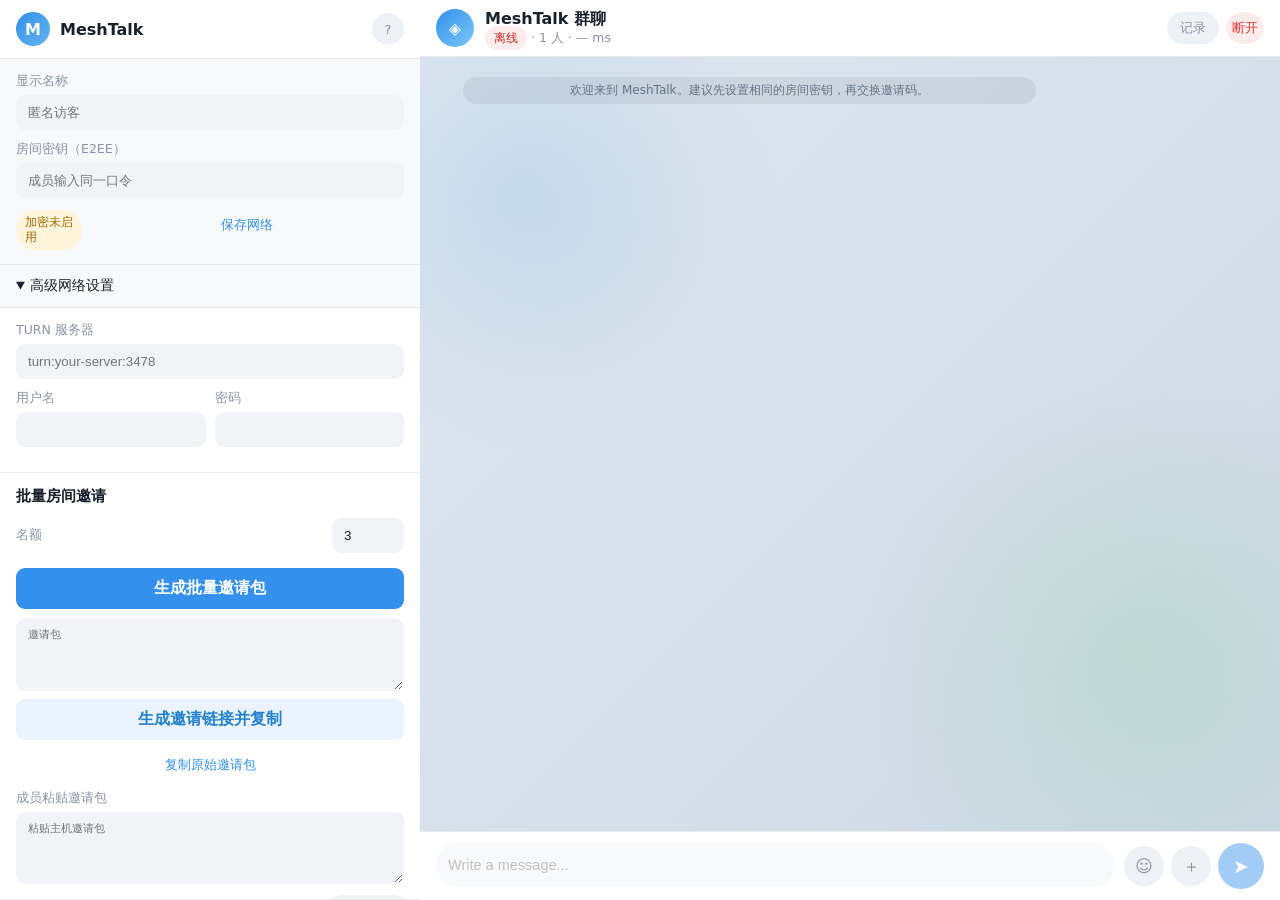
==== commit 0124896f: "Add files via upload" ====
--- a/index.html
+++ b/index.html
@@ -3,6 +3,7 @@
 <head>
   <meta charset="UTF-8">
   <meta name="viewport" content="width=device-width, initial-scale=1.0">
+  <meta name="theme-color" content="#ffffff">
   <title>MeshTalk · 加密群聊</title>
   <link rel="stylesheet" href="./styles.css">
 </head>
@@ -80,6 +81,7 @@
     <main class="chat-panel">
       <header class="chat-header">
         <div class="chat-title">
+          <button id="mobileBackButton" class="icon-button mobile-only" type="button" aria-label="返回连接页">‹</button>
           <span class="chat-avatar">◈</span>
           <div>
             <h1>MeshTalk 群聊</h1>
--- a/styles.css
+++ b/styles.css
@@ -338,6 +338,19 @@
 
 .remote .bubble { border-bottom-left-radius:4px; }
 
+.receipt {
+  margin-left:5px;
+  color:#8a94a6;
+  font-size:11px;
+}
+
+.receipt.read { color:var(--success); font-weight:700; }
+
+.typing {
+  color:var(--accent-dark);
+  font-size:12px;
+}
+
 .file-bubble { min-width:190px; }
 
 .file-name {
@@ -495,8 +508,48 @@
 @media (max-width:900px) {
   .app-shell {
     grid-template-columns: 1fr;
-    grid-template-rows: minmax(0, .95fr) minmax(0, 1.05fr);
+    grid-template-columns: 1fr;
+    grid-template-rows: minmax(0, 1fr);
   }
+  .sidebar,
+  .chat-panel {
+    grid-area: 1 / 1;
+    min-height: 0;
+    height: 100dvh;
+    overflow: hidden;
+    display: none;
+  }
+  .app-shell.show-sidebar .sidebar { display: flex; }
+  .app-shell.show-chat .chat-panel {
+    display: grid;
+    grid-template-rows: auto minmax(0,1fr) auto;
+  }
+  .mobile-only { display: inline-grid; place-items: center; }
+}
+
+.mobile-only { display: none; }
+
+@media (max-width:520px) {
+  .message-list li { max-width:87%; }
+  .composer { padding:9px 11px; gap:7px; }
+  #messageInput { height:42px; font-size:16px; }
+  #sendButton { width:42px; height:42px; }
+  #attachButton,#emojiButton { width:37px; height:37px; }
+  .emoji-panel {
+    right:10px;
+    left:10px;
+    width:auto;
+    bottom:68px;
+    grid-template-columns:repeat(6,1fr);
+  }
+  .chat-header { padding-top:8px; padding-bottom:8px; }
+  .chat-title h1 { font-size:15px; }
+  .chat-title p { font-size:11.5px; white-space:nowrap; overflow:hidden; text-overflow:ellipsis; }
+  .icon-button.wide,.icon-button.danger { height:32px; padding:0 10px; }
+  .side-block,.member-panel { padding-left:12px; padding-right:12px; }
+  .field-pair { grid-template-columns:1fr; }
+  textarea { min-height:64px; }
+}
   .sidebar { border-right: 0; border-bottom: 1px solid var(--line); }
   .chat-panel { border-top: 0; }
 }
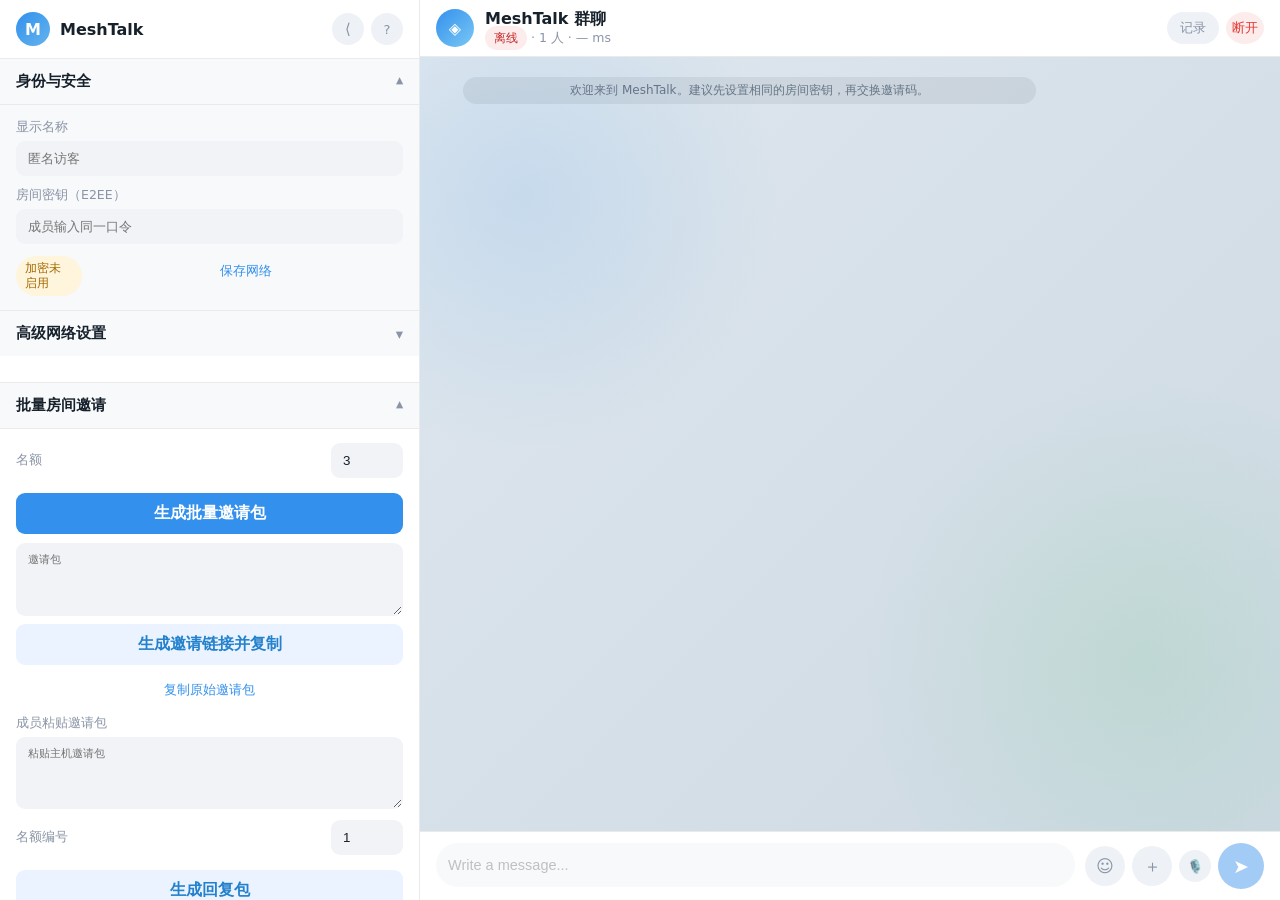
==== commit f4912dfc: "Add files via upload" ====
--- a/index.html
+++ b/index.html
@@ -5,7 +5,7 @@
   <meta name="viewport" content="width=device-width, initial-scale=1.0">
   <meta name="theme-color" content="#ffffff">
   <title>MeshTalk · 加密群聊</title>
-  <link rel="stylesheet" href="./styles.css">
+  <link rel="stylesheet" href="./styles.css?v=10">
 </head>
 <body>
   <div class="app-shell">
@@ -15,10 +15,14 @@
           <span class="brand-mark">M</span>
           <strong>MeshTalk</strong>
         </div>
-        <button id="helpButton" class="icon-button" type="button">?</button>
+        <div class="header-actions">
+          <button id="sidebarToggleButton" class="icon-button" type="button" title="收起/展开侧栏">⟨</button>
+          <button id="helpButton" class="icon-button" type="button">?</button>
+        </div>
       </header>
 
-      <section class="side-block profile">
+      <details class="side-block collapsible profile" open>
+        <summary>身份与安全<span class="summary-arrow">▾</span></summary>
         <label class="field">
           <span>显示名称</span>
           <input id="displayName" maxlength="24" placeholder="匿名访客" autocomplete="nickname">
@@ -31,10 +35,10 @@
           <span id="encryptionStatus" class="security-chip disabled">加密未启用</span>
           <button id="saveNetworkButton" class="text-button" type="button">保存网络</button>
         </div>
-      </section>
+      </details>
 
-      <details class="side-block network" open>
-        <summary>高级网络设置</summary>
+      <details class="side-block collapsible network">
+        <summary>高级网络设置<span class="summary-arrow">▾</span></summary>
         <label class="field"><span>TURN 服务器</span><input id="turnUrls" placeholder="turn:your-server:3478"></label>
         <div class="field-pair">
           <label class="field"><span>用户名</span><input id="turnUsername"></label>
@@ -42,8 +46,8 @@
         </div>
       </details>
 
-      <section class="side-block">
-        <h2>批量房间邀请</h2>
+      <details class="side-block collapsible batch-invite" open>
+        <summary>批量房间邀请<span class="summary-arrow">▾</span></summary>
         <label class="field inline-field">
           <span>名额</span><input id="batchSeats" type="number" min="2" max="8" value="3">
         </label>
@@ -58,24 +62,24 @@
         <button id="copyBatchAnswerButton" class="text-button" type="button">复制回复包</button>
         <label class="field host-only"><span>主机粘贴回复包（每行一条）</span><textarea id="batchAnswerInput" rows="5" placeholder="每行一个回复包"></textarea></label>
         <button id="completeBatchButton" class="success-button" type="button">批量连接成员</button>
-      </section>
+      </details>
 
-      <details class="side-block manual-connect">
-        <summary>单人邀请码</summary>
+      <details class="side-block collapsible manual-connect">
+        <summary>单人邀请码<span class="summary-arrow">▾</span></summary>
         <article><h3>邀请新成员</h3><button id="createOfferButton" class="primary-button" type="button">创建邀请码</button><textarea id="offerOutput" rows="3" readonly></textarea></article>
         <article><h3>加入房间</h3><textarea id="offerInput" rows="3" placeholder="粘贴邀请码"></textarea><button id="acceptOfferButton" class="primary-button" type="button">生成回复码</button><textarea id="answerOutput" rows="3" readonly></textarea></article>
         <article><h3>完成连接</h3><textarea id="answerInput" rows="3" placeholder="粘贴回复码"></textarea><button id="completeConnectionButton" class="success-button" type="button">连接对方</button></article>
       </details>
 
-      <section class="member-panel">
-        <h2>网络状态</h2>
+      <details class="collapsible member-panel" open>
+        <summary>网络状态<span class="summary-arrow">▾</span></summary>
         <ul id="memberList" class="member-list"></ul>
         <div id="pendingConnections" class="pending-list"></div>
         <div id="invitationPanel" class="invitation-panel">
           <h3>邀请记录</h3>
           <div id="invitationList" class="invitation-list"></div>
         </div>
-      </section>
+      </details>
     </aside>
 
     <main class="chat-panel">
@@ -100,6 +104,7 @@
         <div class="composer-actions">
           <button id="emojiButton" class="icon-button" type="button" title="表情">☺</button>
           <button id="attachButton" class="icon-button" type="button" title="发送图片或文件">＋</button>
+          <button id="voiceButton" class="icon-button voice-button" type="button" title="录制语音消息">🎙️</button>
           <button id="sendButton" type="submit" disabled aria-label="发送">➤</button>
         </div>
         <input id="fileInput" type="file" hidden>
@@ -125,6 +130,6 @@
     <form method="dialog"><button class="primary-button">知道了</button></form>
   </dialog>
 
-  <script src="./app.js"></script>
+  <script src="./app.js?v=10"></script>
 </body>
 </html>
--- a/styles.css
+++ b/styles.css
@@ -66,6 +66,12 @@
   border-bottom: 1px solid var(--line);
 }
 
+.header-actions { display:flex; align-items:center; gap:7px; }
+
+#sidebarToggleButton { font-size:15px; transition:transform .2s ease; }
+
+.app-shell.sidebar-collapsed #sidebarToggleButton { transform:rotate(180deg); }
+
 .brand { display: flex; align-items: center; gap: 10px; }
 
 .brand-mark {
@@ -93,6 +99,34 @@
   font-size: 15px;
 }
 
+.collapsible > summary {
+  margin:-14px -16px 12px;
+  padding:13px 16px;
+  display:flex;
+  align-items:center;
+  justify-content:space-between;
+  cursor:pointer;
+  color:var(--text);
+  font-size:14.5px;
+  font-weight:650;
+  user-select:none;
+  list-style:none;
+}
+
+.collapsible > summary::-webkit-details-marker { display:none; }
+.summary-arrow { color:var(--muted); transform:rotate(180deg); transition:transform .18s ease; }
+.collapsible:not([open]) > summary .summary-arrow { transform:none; }
+
+.manual-connect article {
+  padding-top:12px;
+  border-top:1px solid var(--line);
+}
+
+.manual-connect article:first-of-type { padding-top:0; border-top:0; }
+.manual-connect h3 { margin-bottom:8px; font-size:13.5px; color:#334155; }
+.manual-connect textarea { margin-top:7px; }
+.manual-connect button { width:100%; }
+
 .field {
   display: grid;
   gap: 5px;
@@ -208,7 +242,28 @@
 .status-chip.connecting, .security-chip.disabled { background:#fff4dc; color:#a36a00; }
 .status-chip.online, .security-chip.enabled { background:#dff7e4; color:#207b38; }
 
-.member-panel { padding: 14px 16px; }
+.member-panel { padding:0; }
+.member-panel > summary { margin:0; }
+.member-panel[open] > summary { border-bottom:1px solid var(--line); }
+.member-list,#pendingConnections,.invitation-panel { padding-left:16px; padding-right:16px; }
+.invitation-panel { padding-bottom:14px; }
+
+.app-shell.sidebar-collapsed .sidebar {
+  width:58px;
+  min-width:58px;
+  overflow:hidden;
+}
+
+.app-shell.sidebar-collapsed .side-block,
+.app-shell.sidebar-collapsed .member-panel,
+.app-shell.sidebar-collapsed .brand strong,
+.app-shell.sidebar-collapsed #helpButton { display:none !important; }
+
+.app-shell.sidebar-collapsed .sidebar-header {
+  justify-content:center;
+  padding-left:8px;
+  padding-right:8px;
+}
 
 .member-list {
   display: grid;
@@ -352,6 +407,19 @@
 }
 
 .file-bubble { min-width:190px; }
+
+.voice-bubble {
+  min-width:min(280px,74vw);
+  display:flex;
+  flex-direction:column;
+  align-items:flex-start;
+  gap:7px;
+}
+
+.voice-badge { color:#2481cc; font-size:13px; font-weight:600; }
+.voice-player { width:min(260px,68vw); height:38px; }
+.voice-button.recording { animation:pulse-recording 1.2s infinite; background:#e5484d; color:white; }
+@keyframes pulse-recording { 50% { box-shadow:0 0 0 7px rgba(229,72,77,.14); } }
 
 .file-name {
   display:block;
@@ -508,7 +576,6 @@
 @media (max-width:900px) {
   .app-shell {
     grid-template-columns: 1fr;
-    grid-template-columns: 1fr;
     grid-template-rows: minmax(0, 1fr);
   }
   .sidebar,
@@ -529,12 +596,41 @@
 
 .mobile-only { display: none; }
 
+@media (hover: none) and (pointer: coarse) {
+  input, textarea, button, summary { touch-action: manipulation; }
+}
+
+@media (max-width:900px) {
+  .app-shell.show-sidebar .sidebar {
+    display: flex;
+    flex-direction: column;
+    overflow-y: auto;
+    -webkit-overflow-scrolling: touch;
+    overscroll-behavior: contain;
+  }
+  .app-shell.show-sidebar .sidebar-header {
+    position: sticky;
+    top: 0;
+  }
+  .app-shell.show-chat .message-list {
+    overflow-y: auto;
+    -webkit-overflow-scrolling: touch;
+    overscroll-behavior: contain;
+    touch-action: pan-y;
+  }
+  .app-shell.show-chat .composer,
+  .app-shell.show-sidebar .sidebar-header,
+  .app-shell.show-sidebar .security-row {
+    touch-action: manipulation;
+  }
+}
+
 @media (max-width:520px) {
   .message-list li { max-width:87%; }
   .composer { padding:9px 11px; gap:7px; }
   #messageInput { height:42px; font-size:16px; }
   #sendButton { width:42px; height:42px; }
-  #attachButton,#emojiButton { width:37px; height:37px; }
+  #attachButton,#emojiButton,#voiceButton { width:37px; height:37px; }
   .emoji-panel {
     right:10px;
     left:10px;
@@ -550,13 +646,3 @@
   .field-pair { grid-template-columns:1fr; }
   textarea { min-height:64px; }
 }
-  .sidebar { border-right: 0; border-bottom: 1px solid var(--line); }
-  .chat-panel { border-top: 0; }
-}
-
-@media (max-width:520px) {
-  .message-list li { max-width:87%; }
-  .composer { padding:9px 11px; }
-  .chat-header,.side-block,.member-panel { padding-left:12px; padding-right:12px; }
-  .field-pair { grid-template-columns:1fr; }
-}
